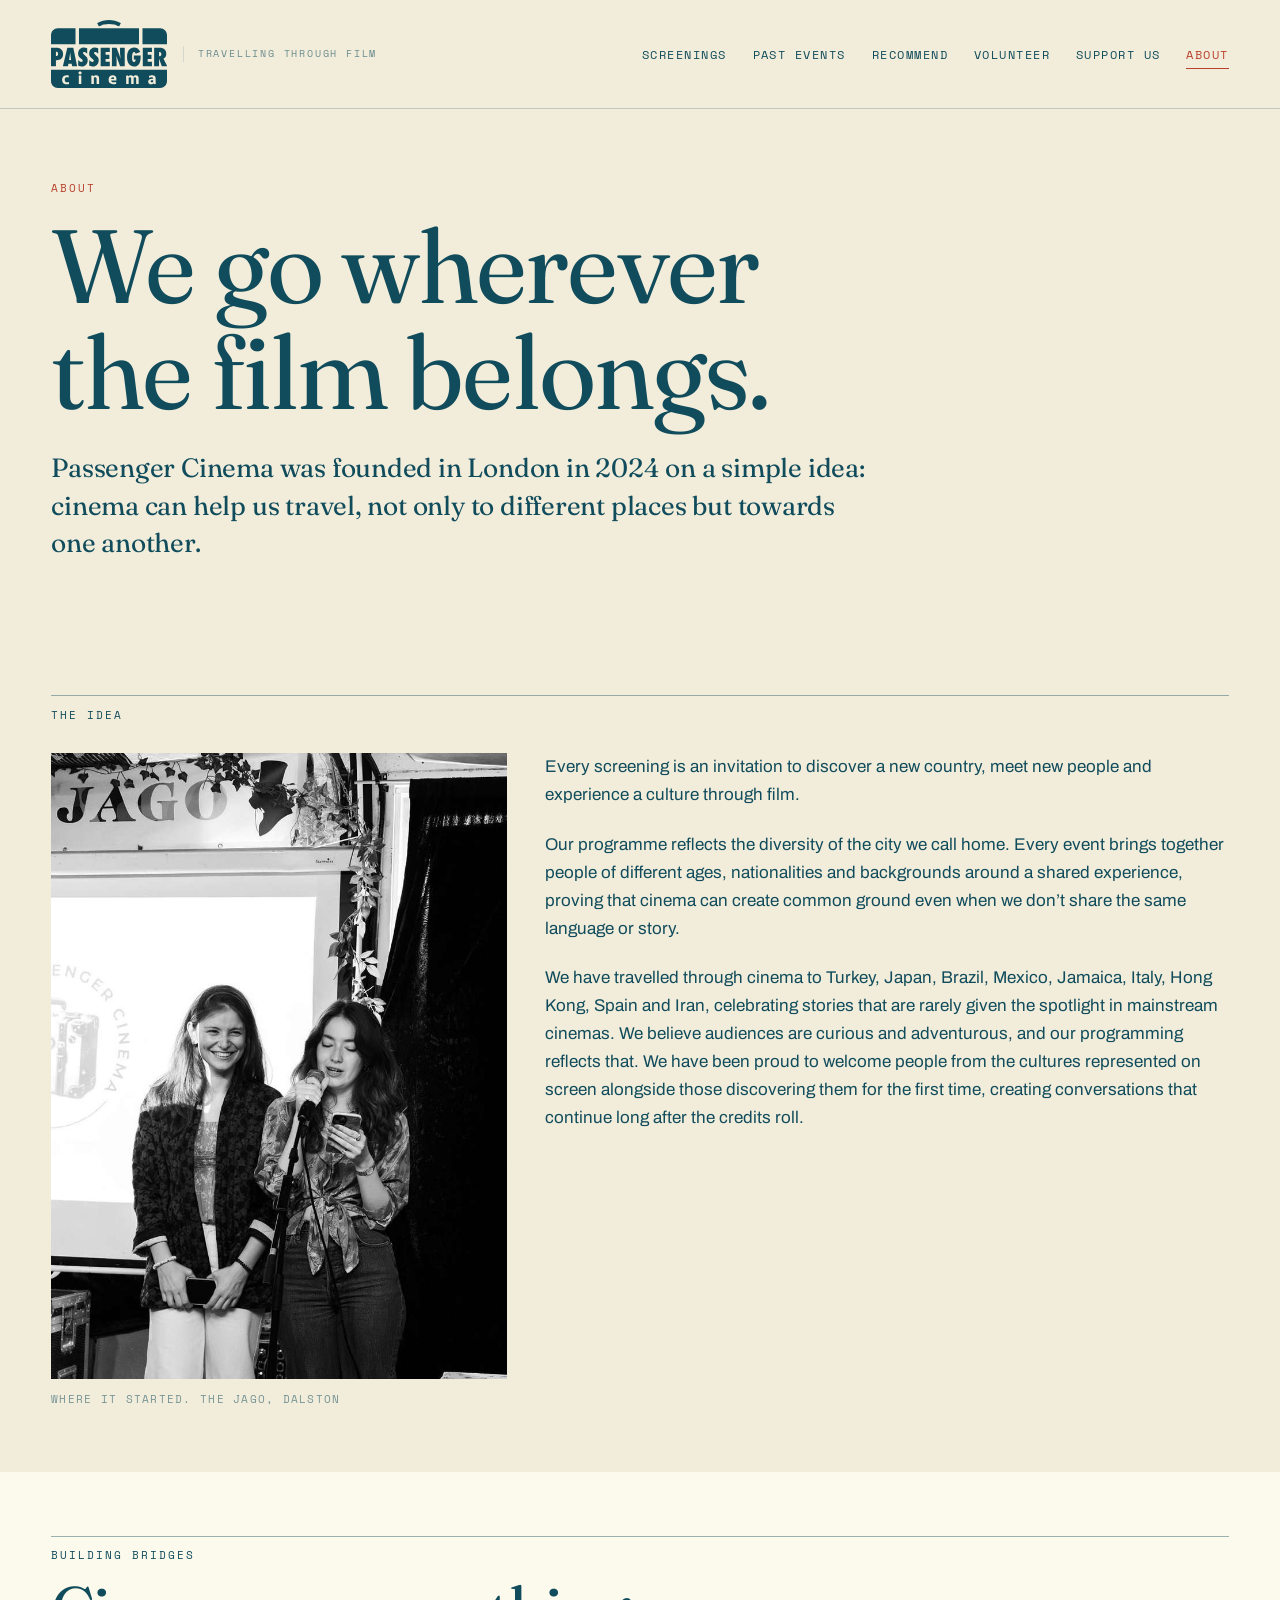
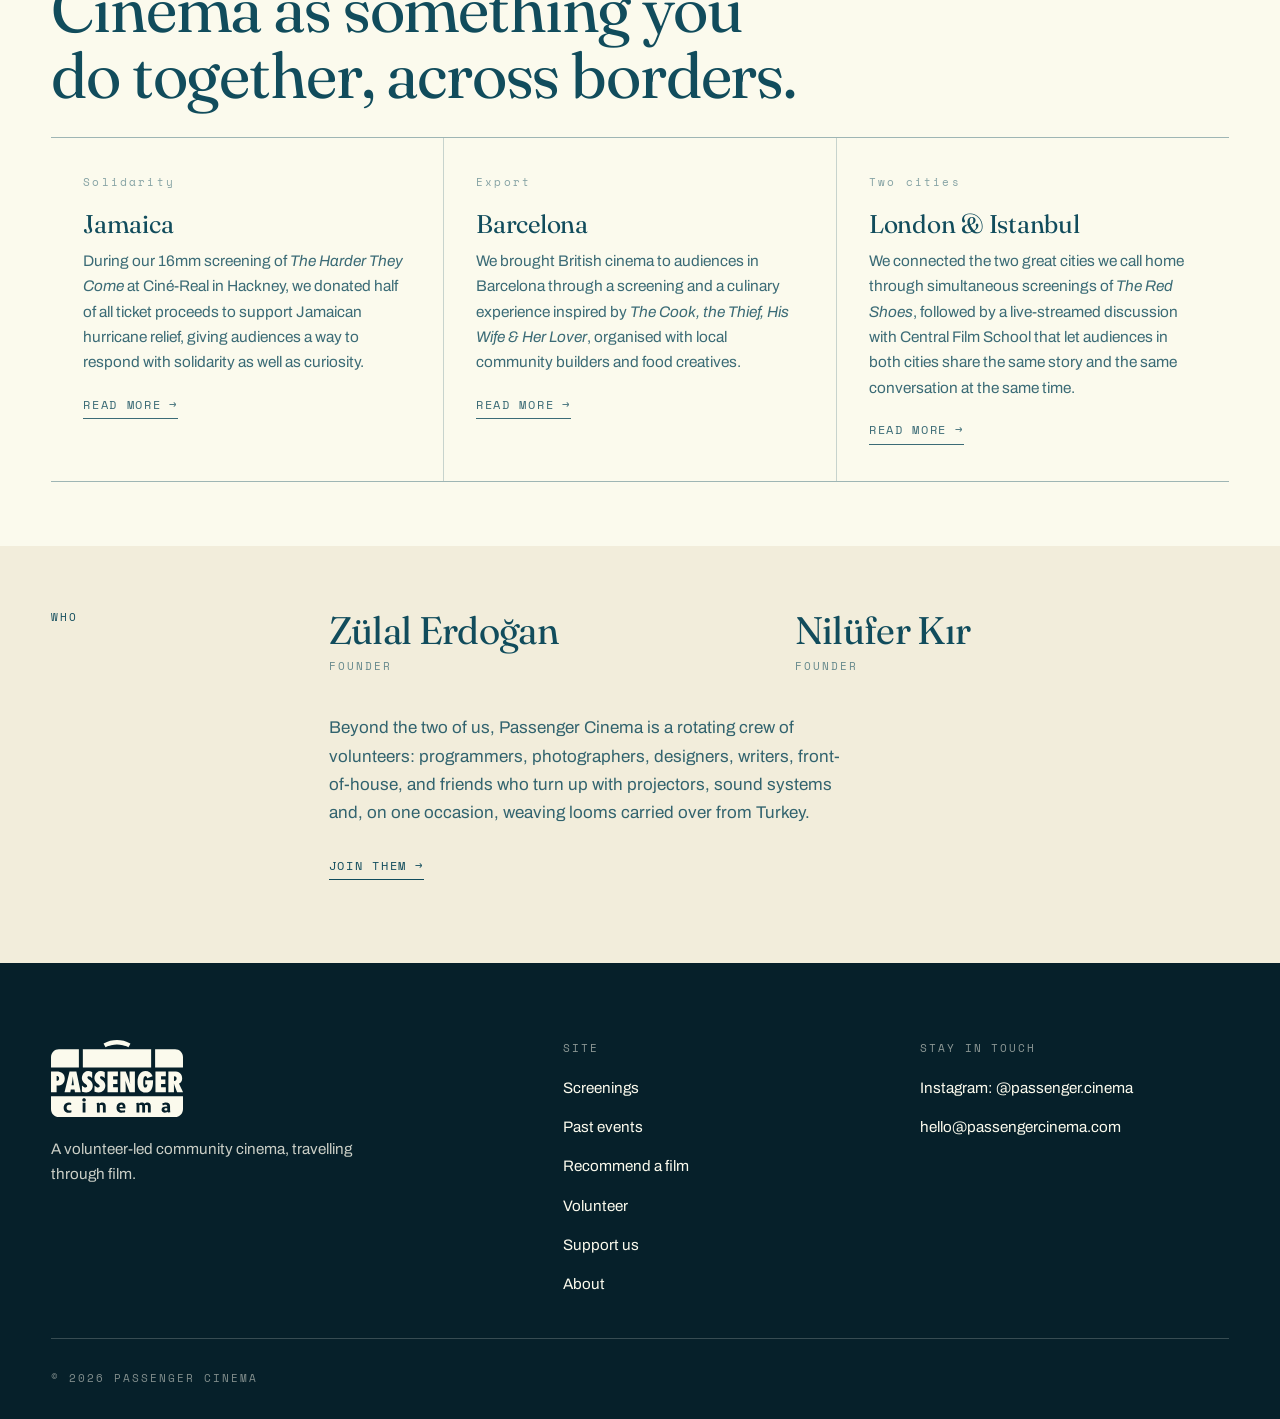
==== about.html @ 1453a4d6 "Original stamps back, award section on About, Barcelona credits Reverted the stamps to the inked rec" ====
<!DOCTYPE html>
<html lang="en-GB">
<head>
<meta charset="utf-8">
<meta name="viewport" content="width=device-width, initial-scale=1">
<title>About | Passenger Cinema</title>
<meta name="description" content="Passenger Cinema is a volunteer-led London community cinema, travelling through film. Founded 2024 by Zülal Erdoğan and Nilüfer Kır.">
<link rel="icon" href="assets/img/brand/logo-mark.png">
<link rel="preconnect" href="https://fonts.googleapis.com">
<link rel="preconnect" href="https://fonts.gstatic.com" crossorigin>
<link href="https://fonts.googleapis.com/css2?family=Fraunces:ital,opsz,wght@0,9..144,300..700;1,9..144,300..600&family=Archivo:wght@400;500;600&family=Space+Mono:wght@400;700&display=swap" rel="stylesheet">
<link rel="stylesheet" href="assets/css/style.css">
</head>
<body>
<a class="skip" href="#main">Skip to content</a>

<header class="masthead">
  <div class="wrap masthead__in">
    <a class="brand" href="index.html" aria-label="Passenger Cinema home">
      <img src="assets/img/brand/logo-midnight.svg" alt="Passenger Cinema">
      <span class="brand__tag">Travelling through film</span>
    </a>
    <button class="navToggle" type="button" aria-expanded="false" aria-controls="nav">
      <span class="navToggle__t">Menu</span>
    </button>
    <nav class="nav" id="nav" data-open="false" aria-label="Main">
      <a href="screenings.html">Screenings</a>
      <a href="archive.html">Past events</a>
      <a href="recommend.html">Recommend</a>
      <a href="volunteer.html">Volunteer</a>
      <a href="support.html">Support us</a>
      <a href="about.html">About</a>
    </nav>
  </div>
</header>

<main id="main">

  <section class="section section--tight" style="padding-top:clamp(2.5rem,6vw,4.5rem)">
    <div class="wrap">
      <p class="label label--stamp">About</p>
      <h1 class="display d1" style="max-width:18ch;margin:1rem 0 1.5rem" data-t="about.heading">
        We go wherever the film belongs.
      </h1>
      <p class="lede" style="max-width:48ch" data-t="about.standfirst">
        Passenger Cinema was founded in London in 2024 on a simple idea: cinema can help us travel,
        not only to different places but towards one another.
      </p>
    </div>
  </section>

  <!-- ============================================================ STORY -->
  <section class="section">
    <div class="wrap">
      <div class="shead"><div class="shead__top"><p class="label">The idea</p></div></div>
      <div class="filmgrid">
        <figure class="filmgrid__fig">
          <img src="assets/img/about.jpg" alt="Zülal Erdoğan and Nilüfer Kır in front of the screen at The Jago in Dalston.">
          <figcaption class="figcap">Where it started. The Jago, Dalston</figcaption>
        </figure>
        <div class="prose" data-t-paras="about.body">
          <p>
            Every screening is an invitation to discover a new country, meet new people and experience
            a culture through film.
          </p>
        </div>
      </div>
    </div>
  </section>

  <!-- ========================================================== BRIDGES -->
  <section class="section ivory">
    <div class="wrap">
      <div class="shead">
        <div class="shead__top"><p class="label">Building bridges</p></div>
        <h2 class="display d2" style="max-width:22ch">Cinema as something you do together, across borders.</h2>
      </div>

      <div class="pillars">
        <article class="pillar">
          <span class="pillar__n">Solidarity</span>
          <h3 class="display d4">Jamaica</h3>
          <p>During our 16mm screening of <em>The Harder They Come</em> at Cin&eacute;-Real in Hackney,
             we donated half of all ticket proceeds to support Jamaican hurricane relief, giving
             audiences a way to respond with solidarity as well as curiosity.</p>
          <p style="margin-top:1rem"><a class="link" href="event.html?e=the-harder-they-come">Read more <span class="arw" aria-hidden="true">&rarr;</span></a></p>
        </article>
        <article class="pillar">
          <span class="pillar__n">Export</span>
          <h3 class="display d4">Barcelona</h3>
          <p>We brought British cinema to audiences in Barcelona through a screening and a culinary
             experience inspired by <em>The Cook, the Thief, His Wife &amp; Her Lover</em>, organised
             with local community builders and food creatives.</p>
          <p style="margin-top:1rem"><a class="link" href="event.html?e=the-cook-the-thief">Read more <span class="arw" aria-hidden="true">&rarr;</span></a></p>
        </article>
        <article class="pillar">
          <span class="pillar__n">Two cities</span>
          <h3 class="display d4">London &amp; Istanbul</h3>
          <p>We connected the two great cities we call home through simultaneous screenings of
             <em>The Red Shoes</em>, followed by a live-streamed discussion with Central Film School
             that let audiences in both cities share the same story and the same conversation at the
             same time.</p>
          <p style="margin-top:1rem"><a class="link" href="event.html?e=the-red-shoes">Read more <span class="arw" aria-hidden="true">&rarr;</span></a></p>
        </article>
      </div>
    </div>
  </section>

  <!-- ============================================================ AWARD -->
  <section class="section" data-award hidden>
    <div class="wrap">
      <div class="two-col">
        <div><p class="label label--stamp">Recognition</p></div>
        <div>
          <p class="lede" style="max-width:26ch;margin-bottom:1.25rem" data-t="award.heading">
            Emerging Community Cinema of the Year.
          </p>
          <p style="opacity:.85;max-width:52ch" data-t="award.body">
            In 2025 we won the Emerging Community Cinema Award at the Film Society of the Year
            Awards, run by Cinema For All and sponsored by WRS Insurance. It came in the year
            community cinema in Britain turned a hundred, which made it feel like being handed a
            place in a much longer story.
          </p>
          <p style="margin-top:1.5rem">
            <a class="link" href="https://cinemaforall.org.uk/film-society-of-the-year-awards-2025/"
               target="_blank" rel="noopener">The 2025 awards <span class="arw" aria-hidden="true">&#8599;</span></a>
          </p>
        </div>
      </div>
    </div>
    <div class="reel" data-award-reel role="region" aria-label="Photographs from the awards night"></div>
  </section>

  <!-- ============================================================= TEAM -->
  <section class="section">
    <div class="wrap">
      <div class="two-col">
        <div><p class="label">Who</p></div>
        <div>
          <div class="grid2" style="gap:2rem" data-t-team="about.team">
            <div>
              <h3 class="display d3">Zülal Erdoğan</h3>
              <p class="label label--muted" style="margin-top:.5rem">Founder</p>
            </div>
            <div>
              <h3 class="display d3">Nilüfer Kır</h3>
              <p class="label label--muted" style="margin-top:.5rem">Founder</p>
            </div>
          </div>
          <p style="margin-top:2.5rem;max-width:52ch;opacity:.85" data-t="about.teamNote">
            Beyond the two of us, Passenger Cinema is a rotating crew of volunteers: programmers,
            photographers, designers, writers, front-of-house, and friends who turn up with projectors,
            sound systems and, on one occasion, weaving looms carried over from Turkey.
          </p>
          <p style="margin-top:1.5rem">
            <a class="link" href="volunteer.html">Join them <span class="arw" aria-hidden="true">&rarr;</span></a>
          </p>
        </div>
      </div>
    </div>
  </section>
</main>

<footer class="foot">
  <div class="wrap">
    <div class="foot__grid">
      <div class="foot__brand">
        <img src="assets/img/brand/logo-ivory.svg" alt="Passenger Cinema">
        <p data-t="footerTagline">A volunteer-led community cinema, travelling through film.</p>
      </div>
      <div>
        <h4>Site</h4>
        <ul>
          <li><a href="screenings.html">Screenings</a></li>
          <li><a href="archive.html">Past events</a></li>
          <li><a href="recommend.html">Recommend a film</a></li>
          <li><a href="volunteer.html">Volunteer</a></li>
          <li><a href="support.html">Support us</a></li>
          <li><a href="about.html">About</a></li>
        </ul>
      </div>
      <div>
        <h4>Stay in touch</h4>
        <ul>
          <li><a data-instagram href="#" target="_blank" rel="noopener">Instagram: @passenger.cinema</a></li>
          <li><a data-contact-email href="#">hello@passengercinema.com</a></li>
        </ul>
      </div>
    </div>
    <div class="foot__base">
      <p class="label">&copy; <span data-year>2026</span> Passenger Cinema</p>
    </div>
  </div>
</footer>

<script src="assets/js/site.js"></script>
</body>
</html>
---- assets/css/style.css ----
/* ==========================================================================
   PASSENGER CINEMA
   Brand: Midnight Green #114C5C · Ivory #FBFAED (from the official logo kit)
   ========================================================================== */

/* --------------------------------------------------------------- tokens - */
:root {
  --ink:            #06202A;
  --midnight:       #114C5C;
  --midnight-2:     #0D3C49;
  --midnight-soft:  #2A6C7D;
  --ivory:          #FBFAED;
  --paper:          #F2EDDB;
  --paper-2:        #E8E1CB;
  --stamp:          #B8402C;
  --ochre:          #D2913A;

  --rule:           color-mix(in srgb, var(--midnight) 22%, transparent);
  --rule-strong:    color-mix(in srgb, var(--midnight) 42%, transparent);
  --rule-dark:      rgba(251, 250, 237, .20);

  --display: "Fraunces", "Iowan Old Style", "Palatino Linotype", Palatino, Georgia, serif;
  --sans:    "Archivo", "Helvetica Neue", Helvetica, Arial, sans-serif;
  --mono:    "Space Mono", ui-monospace, SFMono-Regular, "SF Mono", Menlo, Consolas, monospace;

  --gut:   clamp(1.25rem, 4vw, 3.5rem);
  --maxw:  1320px;
  --readw: 62ch;

  /* height of the sticky masthead — the mobile nav drops from underneath it,
     so change it here and everything follows */
  --headerH: clamp(84px, 7.5vw, 112px);

  --ease: cubic-bezier(.22,.61,.36,1);
}

/* ---------------------------------------------------------------- reset - */
*, *::before, *::after { box-sizing: border-box; }
html { -webkit-text-size-adjust: 100%; scroll-behavior: smooth; }
@media (prefers-reduced-motion: reduce) {
  html { scroll-behavior: auto; }
  *, *::before, *::after { animation-duration: .001ms !important; transition-duration: .001ms !important; }
}
body {
  margin: 0;
  background: var(--paper);
  color: var(--midnight);
  font-family: var(--sans);
  font-size: clamp(1rem, .96rem + .2vw, 1.0625rem);
  line-height: 1.65;
  -webkit-font-smoothing: antialiased;
  text-rendering: optimizeLegibility;
}
img, svg, video { max-width: 100%; display: block; }
img { height: auto; }
a { color: inherit; }
button, input, select, textarea { font: inherit; color: inherit; }
h1, h2, h3, h4 { margin: 0; font-weight: 400; }
p { margin: 0 0 1.1em; }
ul { margin: 0; padding: 0; }
hr { border: 0; border-top: 1px solid var(--rule); margin: 0; }

::selection { background: var(--ochre); color: var(--ink); }

:focus-visible {
  outline: 2px solid var(--stamp);
  outline-offset: 3px;
  border-radius: 2px;
}

.skip {
  position: absolute; left: -9999px; top: 0; z-index: 200;
  background: var(--midnight); color: var(--ivory);
  padding: .75rem 1.25rem; font-family: var(--mono); font-size: .8rem;
}
.skip:focus { left: 0; }

.sr {
  position: absolute; width: 1px; height: 1px; padding: 0; margin: -1px;
  overflow: hidden; clip: rect(0 0 0 0); white-space: nowrap; border: 0;
}

/* ------------------------------------------------------------- primitives */
.wrap { width: 100%; max-width: var(--maxw); margin-inline: auto; padding-inline: var(--gut); }
.wrap--narrow { max-width: 880px; }

.section { padding-block: clamp(3.25rem, 5vw, 4.5rem); }
.section--tight { padding-block: clamp(2.25rem, 3.2vw, 2.75rem); }

.dark  { background: var(--midnight); color: var(--ivory); }
.dark  { --rule: var(--rule-dark); --rule-strong: rgba(251,250,237,.4); }
.deep  { background: var(--ink);     color: var(--ivory); }
.deep  { --rule: var(--rule-dark); --rule-strong: rgba(251,250,237,.4); }
.ivory { background: var(--ivory);   color: var(--midnight); }

/* labels: the small letterspaced mono used all over the site.
   These hold editable content, so they have to survive someone typing a long
   value into the CMS. Wrap rather than overflow, and never exceed the column. */
.label {
  font-family: var(--mono);
  font-size: .6875rem;
  letter-spacing: .18em;
  text-transform: uppercase;
  line-height: 1.4;
  margin: 0;
  max-width: 100%;
  overflow-wrap: anywhere;
}
.label--muted { opacity: .62; }
.label--stamp { color: var(--stamp); }
/* the stamp red goes muddy on dark grounds, so switch to ochre there */
.dark .label--stamp, .deep .label--stamp, .hero .label--stamp, .ehero .label--stamp { color: var(--ochre); }
/* over photography, muted labels lose the fight: keep them legible */
.hero .label--muted, .ehero .label--muted {
  opacity: .95; color: var(--ochre);
  text-shadow: 0 1px 12px rgba(6,32,42,.85);
}

/* display type */
.display {
  font-family: var(--display);
  font-weight: 400;
  font-variation-settings: "SOFT" 0, "WONK" 1, "opsz" 60;
  line-height: 1.02;
  letter-spacing: -.018em;
  text-wrap: balance;
}
.d1 { font-size: clamp(2.75rem, 8.5vw, 6.5rem); }
.d2 { font-size: clamp(2.1rem, 5.4vw, 4rem); }
.d3 { font-size: clamp(1.55rem, 3.2vw, 2.4rem); line-height: 1.08; }
.d4 { font-size: clamp(1.25rem, 2vw, 1.6rem);  line-height: 1.15; letter-spacing: -.01em; }

.lede {
  font-family: var(--display);
  font-size: clamp(1.2rem, 1.05rem + 1vw, 1.65rem);
  line-height: 1.42;
  font-weight: 400;
  letter-spacing: -.008em;
  max-width: 34ch;
}
.prose { max-width: var(--readw); }
.prose p { margin-bottom: 1.25em; }
.prose em { font-style: italic; }
.prose a { text-decoration: underline; text-underline-offset: .22em; text-decoration-thickness: 1px; }

.rule { border-top: 1px solid var(--rule); }
.rule-strong { border-top: 1px solid var(--rule-strong); }

/* section heading: label + rule + title */
.shead { display: grid; gap: .8rem; margin-bottom: clamp(1.5rem, 2.4vw, 1.9rem); }
.shead__top {
  display: flex; align-items: baseline; gap: 1rem;
  border-top: 1px solid var(--rule-strong); padding-top: .7rem;
}
.shead__top .label { flex: 0 0 auto; }
.shead__top .shead__note { margin-left: auto; text-align: right; }

/* ------------------------------------------------------------------ links */
.link {
  display: inline-flex; align-items: center; gap: .5rem;
  font-family: var(--mono); font-size: .75rem; letter-spacing: .14em;
  text-transform: uppercase; text-decoration: none;
  padding-bottom: .25rem;
  border-bottom: 1px solid currentColor;
  transition: gap .25s var(--ease), opacity .2s;
}
.link:hover { gap: .9rem; }
.link .arw { transition: transform .25s var(--ease); }
.link:hover .arw { transform: translateX(2px); }

.btn {
  display: inline-flex; align-items: center; justify-content: center; gap: .6rem;
  font-family: var(--mono); font-size: .78rem; letter-spacing: .14em;
  text-transform: uppercase; text-decoration: none;
  padding: 1rem 1.7rem;
  background: var(--midnight); color: var(--ivory);
  border: 1px solid var(--midnight);
  cursor: pointer;
  transition: background .22s var(--ease), color .22s var(--ease), transform .22s var(--ease);
}
.btn:hover { background: var(--stamp); border-color: var(--stamp); color: var(--ivory); transform: translateY(-1px); }
.btn--ghost { background: transparent; color: currentColor; border-color: currentColor; }
.btn--ghost:hover { background: currentColor; color: var(--paper); }
.dark .btn, .deep .btn { background: var(--ivory); color: var(--midnight); border-color: var(--ivory); }
.dark .btn:hover, .deep .btn:hover { background: var(--ochre); border-color: var(--ochre); color: var(--ink); }
.dark .btn--ghost, .deep .btn--ghost { background: transparent; color: var(--ivory); border-color: rgba(251,250,237,.45); }
.dark .btn--ghost:hover, .deep .btn--ghost:hover { background: var(--ivory); color: var(--midnight); border-color: var(--ivory); }
.btn[disabled] { opacity: .45; pointer-events: none; }

/* ----------------------------------------------------------------- stamps */
.stamp {
  display: inline-block;
  font-family: var(--mono); font-size: .625rem; letter-spacing: .2em; text-transform: uppercase;
  padding: .45rem .75rem;
  border: 1.5px solid currentColor;
  color: var(--stamp);
  transform: rotate(-2.2deg);
  opacity: .9;
}
.stamp--ochre { color: var(--ochre); }
.stamp--flat  { transform: none; }
.dark .stamp, .deep .stamp, .hero .stamp, .ehero .stamp { color: var(--ochre); }
.ticket__stub .stamp { color: var(--stamp); }

/* -------------------------------------------------------------- site head */
.masthead {
  position: sticky; top: 0; z-index: 60;
  background: color-mix(in srgb, var(--paper) 92%, transparent);
  backdrop-filter: blur(10px);
  border-bottom: 1px solid var(--rule);
}
.masthead--onDark {
  background: color-mix(in srgb, var(--ink) 82%, transparent);
  color: var(--ivory);
  border-bottom-color: var(--rule-dark);
}
.masthead__in {
  display: flex; align-items: center; gap: 1.5rem;
  min-height: var(--headerH);
  padding-block: clamp(1rem, 1.6vw, 1.6rem);
}
.brand { display: flex; align-items: center; gap: 1rem; text-decoration: none; flex: 0 0 auto; }
.brand img { width: clamp(92px, 10vw, 116px); }
.brand__tag {
  display: none;
  font-family: var(--mono); font-size: .625rem; letter-spacing: .18em; text-transform: uppercase;
  opacity: .6; padding-left: .85rem; border-left: 1px solid var(--rule);
}
@media (min-width: 900px) { .brand__tag { display: block; } }

.nav { margin-left: auto; display: flex; align-items: center; gap: clamp(.9rem, 2vw, 1.9rem); }
.nav a {
  font-family: var(--mono); font-size: .72rem; letter-spacing: .13em; text-transform: uppercase;
  text-decoration: none; padding: .35rem 0; position: relative; white-space: nowrap;
}
.nav a::after {
  content: ""; position: absolute; left: 0; right: 100%; bottom: 0;
  border-bottom: 1px solid currentColor; transition: right .28s var(--ease);
}
.nav a:hover::after, .nav a[aria-current="page"]::after { right: 0; }
.nav a[aria-current="page"] { color: var(--stamp); }
.masthead--onDark .nav a[aria-current="page"] { color: var(--ochre); }

.navToggle {
  margin-left: auto; display: inline-flex; align-items: center; gap: .5rem;
  background: none; border: 1px solid var(--rule-strong); cursor: pointer;
  padding: .5rem .8rem;
  font-family: var(--mono); font-size: .68rem; letter-spacing: .14em; text-transform: uppercase;
}
@media (min-width: 940px) { .navToggle { display: none; } }
@media (max-width: 939px) {
  .nav {
    position: fixed; inset: var(--headerH) 0 auto 0;
    background: var(--midnight); color: var(--ivory);
    flex-direction: column; align-items: flex-start; gap: 0;
    padding: 1rem var(--gut) 2rem;
    border-bottom: 1px solid var(--rule-dark);
    transform: translateY(-8px); opacity: 0; pointer-events: none;
    transition: opacity .2s var(--ease), transform .2s var(--ease);
    max-height: calc(100dvh - var(--headerH)); overflow-y: auto;
  }
  .nav[data-open="true"] { transform: none; opacity: 1; pointer-events: auto; }
  .nav a { width: 100%; padding: .95rem 0; border-bottom: 1px solid rgba(251,250,237,.14); font-size: .82rem; }
  .nav a::after { display: none; }
  .nav a[aria-current="page"] { color: var(--ochre); }
}

/* ------------------------------------------------------------------- hero */
.hero { position: relative; background: var(--ink); color: var(--ivory); overflow: hidden; }
.hero__media { position: absolute; inset: 0; }
.hero__media img { width: 100%; height: 100%; object-fit: cover; opacity: .52; filter: saturate(.85) contrast(1.03); }
.hero__media::after {
  content: ""; position: absolute; inset: 0;
  background:
    linear-gradient(180deg, rgba(6,32,42,.72) 0%, rgba(6,32,42,.35) 38%, rgba(6,32,42,.88) 100%),
    radial-gradient(120% 80% at 50% 0%, transparent 40%, rgba(6,32,42,.6) 100%);
}
.hero__in {
  position: relative;
  min-height: min(74vh, 640px);
  display: flex; flex-direction: column; justify-content: flex-end;
  padding-block: clamp(4rem, 12vh, 7rem) clamp(2rem, 5vh, 3rem);
}
.hero__kicker { display: flex; flex-wrap: wrap; align-items: center; gap: .9rem; margin-bottom: 1.4rem; }
.hero h1 { max-width: 16ch; margin-bottom: 1.5rem; }
.hero__sub { max-width: 46ch; opacity: .88; margin-bottom: 2.25rem; }
.hero__foot { display: flex; flex-wrap: wrap; gap: 1rem 2rem; align-items: center; }

/* grain */
.grain::before {
  content: ""; position: absolute; inset: 0; pointer-events: none; z-index: 1;
  opacity: .16; mix-blend-mode: overlay;
  background-image: url("data:image/svg+xml;utf8,<svg xmlns='http://www.w3.org/2000/svg' width='180' height='180'><filter id='n'><feTurbulence type='fractalNoise' baseFrequency='.85' numOctaves='3' stitchTiles='stitch'/><feColorMatrix type='saturate' values='0'/></filter><rect width='180' height='180' filter='url(%23n)' opacity='.55'/></svg>");
}

/* A portrait image beside a column of text, used for the film poster on the
   screenings page and the founders photograph on the About page. Each fills
   the white space the other would leave. */
.filmgrid { display: grid; gap: clamp(1.5rem, 3vw, 2.75rem); align-items: start; }
@media (min-width: 780px) {
  .filmgrid { grid-template-columns: minmax(0, .8fr) minmax(0, 1.2fr); }
}
.filmgrid__fig { margin: 0; }
.filmgrid__fig img { width: 100%; }
.filmgrid .prose { max-width: none; }

/* ------------------------------------------------------- boarding / ticket */
.ticket {
  position: relative;
  background: var(--ivory); color: var(--midnight);
  display: grid; grid-template-columns: 1fr;
  border: 1px solid var(--rule-strong);
}
.dark .ticket, .deep .ticket { border-color: transparent; }
@media (min-width: 860px) { .ticket { grid-template-columns: 1.35fr .85fr; } }

.ticket__main { padding: clamp(1.6rem, 3.5vw, 2.75rem); }
.ticket__stub {
  padding: clamp(1.6rem, 3.5vw, 2.75rem);
  background: var(--paper-2);
  display: flex; flex-direction: column; gap: 1.1rem; justify-content: center;
  position: relative;
}
/* perforation */
.ticket__stub::before {
  content: ""; position: absolute; inset-block: 0; left: 0; width: 1px;
  background-image: linear-gradient(var(--rule-strong) 55%, transparent 0);
  background-size: 1px 11px;
}
@media (max-width: 859px) {
  .ticket__stub::before { inset: 0 0 auto 0; width: auto; height: 1px;
    background-image: linear-gradient(90deg, var(--rule-strong) 55%, transparent 0);
    background-size: 11px 1px; }
}
.ticket__row { display: grid; gap: .2rem; }
.ticket__row dt { font-family: var(--mono); font-size: .625rem; letter-spacing: .18em; text-transform: uppercase; opacity: .6; }
.ticket__row dd { margin: 0; font-family: var(--display); font-size: 1.05rem; line-height: 1.3; overflow-wrap: anywhere; }
.ticket__meta { display: grid; grid-template-columns: repeat(auto-fit, minmax(120px, 1fr)); gap: 1.1rem; margin: 1.6rem 0 1.8rem;
  border-top: 1px solid var(--rule); border-bottom: 1px solid var(--rule); padding-block: 1.2rem; }

.runorder { list-style: none; display: grid; gap: .55rem; margin: 0 0 1.75rem; }
.runorder li { display: grid; grid-template-columns: 4.5rem 1fr; gap: 1rem; align-items: baseline;
  padding-bottom: .55rem; border-bottom: 1px dotted var(--rule-strong); }
.runorder time { font-family: var(--mono); font-size: .8rem; letter-spacing: .06em; }

/* a smaller button, for places that should not shout */
.btn--sm { padding: .62rem 1.05rem; font-size: .68rem; letter-spacing: .12em; gap: .45rem; }

/* Stay in touch: deliberately compact. It sits at the foot of the page
   and should not compete with the screening above it. */
.stayintouch__lede { font-family: var(--display); font-size: 1.35rem; line-height: 1.25; margin: 0 0 .5rem; }
.stayintouch__p { opacity: .82; font-size: .92rem; max-width: 48ch; margin: 0; }
.stayintouch__row { display: flex; flex-wrap: wrap; gap: .6rem; margin: 1.1rem 0 0; }
.stayintouch .field input { padding: .62rem .85rem; }

/* email signup: field and button on one line where there is room */
.signup { display: grid; gap: .75rem; }
@media (min-width: 520px) { .signup { grid-template-columns: 1fr auto; align-items: start; } }
.signup .btn { white-space: nowrap; }

/* A single row of photographs you drag or swipe sideways. Full bleed on
   purpose, so it is obvious there is more past the edge. */
.reel {
  display: flex; gap: .75rem;
  overflow-x: auto; overscroll-behavior-x: contain;
  scroll-snap-type: x proximity;
  -webkit-overflow-scrolling: touch;
  padding: clamp(1.5rem,3vw,2.25rem) var(--gut);
  scrollbar-width: thin;
}
.reel__item {
  margin: 0; flex: 0 0 auto; scroll-snap-align: start;
  width: clamp(220px, 34vw, 340px);
}
.reel__item img { width: 100%; aspect-ratio: 3 / 2; object-fit: cover; display: block; }
.reel__item .figcap { margin-top: .5rem; }

/* ------------------------------------------------------------- subscribe */
.subscribe {
  display: grid; gap: 1.5rem; align-items: center;
  border-block: 1px solid var(--rule);
  padding-block: clamp(1.75rem, 3vw, 2.5rem);
}
@media (min-width: 820px) {
  .subscribe { grid-template-columns: 1fr auto; gap: 2.5rem; }
}

/* --------------------------------------------------------------- pillars */
.pillars { display: grid; gap: 1px; background: var(--rule); border-block: 1px solid var(--rule); }
@media (min-width: 780px) { .pillars { grid-template-columns: repeat(3, 1fr); } }
.pillar { background: var(--paper); padding: clamp(1.5rem, 3vw, 2.25rem) clamp(1.25rem, 2.5vw, 2rem); }
.ivory .pillars .pillar { background: var(--ivory); }
.pillar__n { font-family: var(--mono); font-size: .68rem; letter-spacing: .2em; opacity: .5; display: block; margin-bottom: 1.1rem; }
.pillar h3 { margin-bottom: .6rem; }
.pillar p { margin: 0; font-size: .96rem; opacity: .82; }

/* --------------------------------------------------------------- passport -
   The stamps are SVG, drawn in site.js, so all the box styling that used to
   live here is gone. What is left positions them and sets the ink colour.
   -------------------------------------------------------------------------- */
.passport {
  display: flex; flex-wrap: wrap;
  gap: clamp(.9rem, 2vw, 1.6rem);
  padding-block: 1rem;
}

/* The wrapper exists so the hover postcard has somewhere to live: the SVG
   would otherwise clip it. */
.pstamp-wrap { position: relative; display: inline-block; }

.pstamp {
  --ink: var(--stamp);
  position: relative;
  display: inline-grid; justify-items: center; gap: .18rem;
  padding: .7rem 1rem .6rem;
  text-decoration: none;
  color: var(--ink);
  font-family: var(--mono);
  font-size: .68rem;
  letter-spacing: .18em;
  text-transform: uppercase;
  line-height: 1.3;
  border: 2px solid currentColor;
  border-radius: 4px;
  box-shadow: inset 0 0 0 1px currentColor;   /* the inner rule of the double frame */
  background-clip: padding-box;
  transition: transform .3s var(--ease), opacity .2s var(--ease);
  -webkit-mask-image: url("data:image/svg+xml;utf8,<svg xmlns='http://www.w3.org/2000/svg' width='240' height='120'><filter id='r'><feTurbulence type='fractalNoise' baseFrequency='.9' numOctaves='4' seed='7'/><feColorMatrix type='matrix' values='0 0 0 0 0  0 0 0 0 0  0 0 0 0 0  1 0 0 0 -.28'/></filter><rect width='240' height='120' fill='white'/><rect width='240' height='120' filter='url(%23r)'/></svg>");
          mask-image: url("data:image/svg+xml;utf8,<svg xmlns='http://www.w3.org/2000/svg' width='240' height='120'><filter id='r'><feTurbulence type='fractalNoise' baseFrequency='.9' numOctaves='4' seed='7'/><feColorMatrix type='matrix' values='0 0 0 0 0  0 0 0 0 0  0 0 0 0 0  1 0 0 0 -.28'/></filter><rect width='240' height='120' fill='white'/><rect width='240' height='120' filter='url(%23r)'/></svg>");
  -webkit-mask-size: 240px 120px;
          mask-size: 240px 120px;
}
.pstamp__n {
  font-weight: 700;
  max-width: 22ch;
  text-align: center;
  overflow-wrap: anywhere;
}
.pstamp em { font-style: normal; opacity: .75; }

/* every stamp sits at its own angle, like a page that has been filling up */
.pstamp-wrap:nth-child(6n+1) .pstamp { transform: rotate(-3.4deg); }
.pstamp-wrap:nth-child(6n+2) .pstamp { transform: rotate(2.1deg)  translateY(3px); }
.pstamp-wrap:nth-child(6n+3) .pstamp { transform: rotate(-1.2deg) translateY(-2px); }
.pstamp-wrap:nth-child(6n+4) .pstamp { transform: rotate(4.1deg); }
.pstamp-wrap:nth-child(6n+5) .pstamp { transform: rotate(-2.6deg) translateY(2px); }
.pstamp-wrap:nth-child(6n+6) .pstamp { transform: rotate(1.4deg)  translateY(-3px); }

/* three ink colours, cycling, so the page looks stamped over time */
.pstamp-wrap:nth-child(3n+2) .pstamp { --ink: #2E6E7E; }
.pstamp-wrap:nth-child(3n+3) .pstamp { --ink: #7A6A2F; }
.deep .pstamp                        { --ink: #E0705C; }
.deep .pstamp-wrap:nth-child(3n+2) .pstamp { --ink: #7FC3D4; }
.deep .pstamp-wrap:nth-child(3n+3) .pstamp { --ink: var(--ochre); }

.pstamp-wrap:hover .pstamp { opacity: .82; transform: rotate(0deg) scale(1.04); }

/* the one we have not been to yet: not stamped, just pencilled in */
.pstamp[data-next="true"] {
  --ink: var(--ochre);
  border-style: dashed;
  box-shadow: none;
  -webkit-mask-image: none; mask-image: none;
  opacity: .9;
}
/* ---- the postcard that appears on hover -------------------------------- */
.pcard {
  position: absolute;
  bottom: calc(100% + 6px);
  left: 50%;
  width: 168px;
  z-index: 30;
  display: grid; gap: .1rem;
  padding: 8px 8px 10px;
  background: var(--ivory);
  color: var(--midnight);
  box-shadow: 0 2px 3px rgba(6,32,42,.14), 0 18px 34px -14px rgba(6,32,42,.6);
  opacity: 0; visibility: hidden;
  transform: translateX(-50%) rotate(-2.5deg) scale(.94);
  transform-origin: bottom center;
  transition: opacity .22s var(--ease), transform .28s var(--ease), visibility .22s;
  pointer-events: none;
}
.pcard__fig { display: block; overflow: hidden; }
.pcard__fig img { width: 100%; aspect-ratio: 4 / 3; object-fit: cover; display: block; }
.pcard__t {
  font-family: var(--display); font-size: .82rem; line-height: 1.2;
  letter-spacing: 0; text-transform: none; margin-top: .45rem;
}
.pcard__n {
  font-family: var(--mono); font-size: .56rem; letter-spacing: .14em;
  text-transform: uppercase; opacity: .55;
}
.pcard::after {
  content: ""; position: absolute; top: 100%; left: 50%; translate: -50% 0;
  border: 6px solid transparent; border-top-color: var(--ivory);
}

/* Hover only. On a touch screen tapping should just follow the link. */
@media (hover: hover) and (pointer: fine) {
  .pstamp-wrap:hover .pcard,
  .pstamp-wrap:focus-within .pcard {
    opacity: 1; visibility: visible;
    transform: translateX(-50%) rotate(-2.5deg) scale(1);
  }
}

@media (prefers-reduced-motion: reduce) {
  .pstamp-wrap:hover .pstamp { transform: none; }
  .pcard { transition: opacity .01ms, visibility .01ms; }
}
/* ------------------------------------------------------------ event cards */
.cards { display: grid; gap: clamp(1.5rem, 2.4vw, 2.1rem); }
@media (min-width: 720px)  { .cards--2 { grid-template-columns: repeat(2, 1fr); } }
@media (min-width: 720px)  { .cards--3 { grid-template-columns: repeat(2, 1fr); } }
@media (min-width: 1040px) { .cards--3 { grid-template-columns: repeat(3, 1fr); } }

/* Cards are postcards: a photographic print with a white margin, dropped on
   the page at a slight angle. The tilt alternates so a grid of them looks
   placed by hand rather than mechanically rotated. */
.card { display: flex; flex-direction: column; text-decoration: none; }

.card__fig {
  position: relative;
  background: var(--ivory);
  padding: 11px 11px 13px;
  box-shadow:
    0 1px 1px rgba(6,32,42,.10),
    0 10px 26px -12px rgba(6,32,42,.40);
  transition: transform .45s var(--ease), box-shadow .45s var(--ease);
  transform: rotate(-.7deg);
}
.card:nth-child(even) .card__fig { transform: rotate(.8deg); }
.card:nth-child(3n)   .card__fig { transform: rotate(-.35deg); }

.card:hover .card__fig,
.card:focus-visible .card__fig {
  transform: rotate(0deg) translateY(-4px);
  box-shadow:
    0 2px 2px rgba(6,32,42,.10),
    0 20px 40px -14px rgba(6,32,42,.45);
}

.card__fig img,
.card__fig .poster {
  display: block; width: 100%; aspect-ratio: 4 / 3;
  object-fit: cover;
  background: var(--midnight-2);
}

/* the index number sits on the white margin, like a pencilled note */
.card__no {
  position: absolute; right: 14px; bottom: 16px; z-index: 2;
  font-family: var(--mono); font-size: .62rem; letter-spacing: .16em;
  color: var(--midnight); opacity: .45;
}

.card__body { padding-top: 1.15rem; display: grid; gap: .45rem; }
.card__meta { display: flex; flex-wrap: wrap; gap: .5rem 1rem; }
.card h3 { font-family: var(--display); font-size: clamp(1.2rem, 1.6vw, 1.5rem); line-height: 1.12; letter-spacing: -.012em; }
.card__dir { font-size: .9rem; opacity: .7; margin: 0; }
.card__beyond { font-size: .88rem; opacity: .78; margin: .35rem 0 0; padding-top: .55rem; border-top: 1px solid var(--rule); }

/* placeholder poster when an event has no photos yet */
.poster {
  display: grid; place-content: center; gap: .6rem; text-align: center;
  padding: 1.5rem;
  background:
    repeating-linear-gradient(135deg, rgba(251,250,237,.045) 0 2px, transparent 2px 9px),
    linear-gradient(155deg, var(--midnight) 0%, var(--ink) 100%);
  color: var(--ivory);
}
.poster__t { font-family: var(--display); font-size: 1.15rem; line-height: 1.15; max-width: 16ch; margin-inline: auto; }
.poster__n { font-family: var(--mono); font-size: .62rem; letter-spacing: .2em; opacity: .55; text-transform: uppercase; }

/* ---------------------------------------------------------- archive index */
.filters { display: flex; flex-wrap: wrap; gap: .45rem; margin-bottom: clamp(1.75rem, 4vw, 2.5rem); }
.filters button {
  background: transparent; border: 1px solid var(--rule-strong); cursor: pointer;
  padding: .5rem .8rem;
  display: inline-flex; align-items: center; gap: .5rem;
  font-family: var(--mono); font-size: .68rem; letter-spacing: .13em; text-transform: uppercase;
  transition: background .18s var(--ease), color .18s var(--ease), border-color .18s var(--ease);
}
.filters button:hover { border-color: var(--midnight); }
.filters button[aria-pressed="true"] { background: var(--midnight); border-color: var(--midnight); color: var(--ivory); }

/* ------------------------------------------------------------ event page  */
.ehero { position: relative; background: var(--ink); color: var(--ivory); overflow: hidden; }
.ehero__media { position: absolute; inset: 0; }
.ehero__media img { width: 100%; height: 100%; object-fit: cover; opacity: .48; }
.ehero__media::after { content: ""; position: absolute; inset: 0;
  background: linear-gradient(180deg, rgba(6,32,42,.7) 0%, rgba(6,32,42,.3) 40%, rgba(6,32,42,.92) 100%); }
.ehero__in { position: relative; padding-block: clamp(3.5rem, 10vh, 6rem) clamp(2.25rem, 5vh, 3.5rem);
  min-height: min(62vh, 540px); display: flex; flex-direction: column; justify-content: flex-end; }
.ehero h1 { max-width: 18ch; margin-block: 1.1rem .9rem; }

.emeta { display: grid; grid-template-columns: repeat(auto-fit, minmax(150px, 1fr)); gap: 1.4rem;
  border-block: 1px solid var(--rule); padding-block: 1.5rem; }
.emeta div { display: grid; gap: .3rem; }
.emeta dt { font-family: var(--mono); font-size: .625rem; letter-spacing: .18em; text-transform: uppercase; opacity: .6; }
.emeta dd { margin: 0; font-family: var(--display); font-size: 1.05rem; line-height: 1.3; }


/* Contributors. A round photograph if there is one, initials if not, so a
   venue with no picture still lines up with a person who has one. */
.credits { list-style: none; display: grid; gap: .1rem; }
.credit {
  display: grid; grid-template-columns: 40px 1fr; gap: .85rem; align-items: center;
  padding: .7rem 0; border-bottom: 1px solid var(--rule);
}
.credit:first-child { border-top: 1px solid var(--rule); }
.credit__pic {
  width: 40px; height: 40px; border-radius: 50%;
  object-fit: cover; display: grid; place-items: center;
  background: var(--paper-2); color: var(--midnight);
  font-family: var(--mono); font-size: .62rem; letter-spacing: .06em;
}
.dark .credit__pic, .deep .credit__pic { background: var(--midnight-soft); color: var(--ivory); }
.credit__pic--initials { border: 1px solid var(--rule-strong); }
.credit__t { display: grid; gap: .1rem; font-size: .95rem; }
.credit__t b { font-weight: 600; }
.credit__r {
  font-family: var(--mono); font-size: .62rem; letter-spacing: .13em;
  text-transform: uppercase; opacity: .6;
}

/* ---------------------------------------------------------------- gallery */
.gallery { display: grid; gap: 10px; grid-template-columns: repeat(2, 1fr); grid-auto-flow: dense; }
@media (min-width: 760px)  { .gallery { grid-template-columns: repeat(3, 1fr); } }
@media (min-width: 1100px) { .gallery { grid-template-columns: repeat(4, 1fr); } }
.gallery button {
  padding: 0; border: 0; background: var(--midnight-2); cursor: zoom-in; overflow: hidden;
  aspect-ratio: 1; display: block;
}
.gallery img { width: 100%; height: 100%; object-fit: cover; transition: transform .6s var(--ease), opacity .3s; }
.gallery button:hover img { transform: scale(1.05); opacity: .9; }
.gallery button:nth-child(6n+1) { grid-column: span 2; aspect-ratio: 2 / 1; }

.lightbox {
  position: fixed; inset: 0; z-index: 200; display: none;
  background: rgba(6,32,42,.96);
  padding: clamp(1rem, 4vw, 3rem);
}
.lightbox[data-open="true"] { display: grid; grid-template-rows: auto 1fr auto; gap: 1rem; }
.lightbox__bar { display: flex; align-items: center; gap: 1rem; color: var(--ivory); }
.lightbox__bar .label { opacity: .7; }
.lightbox__fig { display: grid; place-items: center; min-height: 0; }
.lightbox__fig img { max-width: 100%; max-height: 100%; object-fit: contain; }
.lightbox__nav { display: flex; justify-content: center; gap: .6rem; }
.lightbox button {
  background: transparent; border: 1px solid rgba(251,250,237,.45); color: var(--ivory); cursor: pointer;
  padding: .6rem 1rem; font-family: var(--mono); font-size: .72rem; letter-spacing: .13em; text-transform: uppercase;
}
.lightbox button:hover { background: var(--ivory); color: var(--midnight); }
.lightbox__close { margin-left: auto; }

/* ------------------------------------------------------------------ forms */
.form { display: grid; gap: 1.6rem; }
.field { display: grid; gap: .5rem; }
/* The role questions are injected into a plain wrapper, so they would
   otherwise stack with no gap at all while the rest of the form breathes.
   Long answer boxes need more air than the short fields above them. */
[data-role-questions] { display: grid; gap: 2.4rem; }
.field > label { font-family: var(--mono); font-size: .7rem; letter-spacing: .14em; text-transform: uppercase; }
.field .hint { font-size: .85rem; opacity: .68; line-height: 1.5; margin: 0; }
.field .req { color: var(--stamp); }
.dark .field .req, .deep .field .req { color: var(--ochre); }

.field input, .field textarea, .field select {
  width: 100%;
  background: var(--ivory);
  border: 1px solid var(--rule-strong);
  padding: .85rem 1rem;
  font-family: var(--sans); font-size: 1rem; line-height: 1.5;
  border-radius: 0;
  transition: border-color .18s, background .18s;
}
.field textarea { min-height: 9rem; resize: vertical; }
.field select { appearance: none;
  background-image: url("data:image/svg+xml;utf8,<svg xmlns='http://www.w3.org/2000/svg' width='14' height='9'><path d='M1 1l6 6 6-6' fill='none' stroke='%23114C5C' stroke-width='1.6'/></svg>");
  background-repeat: no-repeat; background-position: right 1rem center; padding-right: 2.6rem; }
.field input:focus, .field textarea:focus, .field select:focus { border-color: var(--midnight); outline-offset: 1px; }
.field input[aria-invalid="true"], .field textarea[aria-invalid="true"] { border-color: var(--stamp); background: color-mix(in srgb, var(--stamp) 6%, var(--ivory)); }
.field .err { color: var(--stamp); font-family: var(--mono); font-size: .7rem; letter-spacing: .1em; text-transform: uppercase; }

.grid2 { display: grid; gap: 1.6rem; }
@media (min-width: 680px) { .grid2 { grid-template-columns: 1fr 1fr; } }

.hp { position: absolute; left: -9999px; opacity: 0; height: 0; overflow: hidden; }

.formNote { font-size: .85rem; opacity: .7; max-width: 52ch; }

.formMsg { display: none; padding: 1.25rem 1.4rem; border: 1px solid var(--rule-strong); font-size: .95rem; }
.formMsg[data-state="ok"]   { display: block; border-color: var(--midnight); background: color-mix(in srgb, var(--midnight) 8%, transparent); }
.formMsg[data-state="err"]  { display: block; border-color: var(--stamp);   background: color-mix(in srgb, var(--stamp) 8%, transparent); }
.formMsg[data-state="mail"] { display: block; border-color: var(--ochre);   background: color-mix(in srgb, var(--ochre) 12%, transparent); }

/* role picker */
.roles { display: grid; gap: 1px; background: var(--rule); border: 1px solid var(--rule); margin-bottom: 2rem; }
@media (min-width: 820px) { .roles { grid-template-columns: repeat(2, 1fr); } }
.role { background: var(--ivory); }
.role label { display: block; padding: 1.4rem 1.5rem; cursor: pointer; height: 100%; transition: background .18s; }
.role label:hover { background: var(--paper); }
/* visually hidden but still a real, focusable, screen-reader-visible radio */
.role input {
  position: absolute; width: 1px; height: 1px; margin: -1px; padding: 0;
  overflow: hidden; clip: rect(0 0 0 0); white-space: nowrap; border: 0;
}
.role input:focus-visible + span { outline: 2px solid var(--stamp); outline-offset: 4px; }
.role__t { display: flex; align-items: baseline; gap: .7rem; margin-bottom: .5rem; }
.role__dot { width: 11px; height: 11px; border: 1.5px solid var(--midnight); border-radius: 50%; flex: 0 0 auto; transform: translateY(-1px); }
.role input:checked ~ span .role__dot { background: var(--stamp); border-color: var(--stamp); box-shadow: inset 0 0 0 2px var(--ivory); }
.role input:checked ~ span { color: var(--midnight); }
.role:has(input:checked) label { background: var(--paper); }
.role:has(input:checked) { box-shadow: inset 3px 0 0 var(--stamp); }
.role h3 { font-family: var(--display); font-size: 1.15rem; line-height: 1.15; }
.role p { margin: 0; font-size: .9rem; opacity: .75; }

/* offer list */
.offer { list-style: none; display: grid; gap: 0; }
.offer li { display: grid; grid-template-columns: 2.2rem 1fr; gap: .75rem; align-items: start;
  padding: 1rem 0; border-bottom: 1px solid var(--rule); }
.offer li:first-child { border-top: 1px solid var(--rule); }
.offer .n { font-family: var(--mono); font-size: .68rem; letter-spacing: .1em; opacity: .5; padding-top: .3rem; }

/* ----------------------------------------------------------------- footer */
.foot { background: var(--ink); color: var(--ivory); padding-block: clamp(3rem, 6vw, 5rem) 2rem; }
.foot a { text-decoration: none; }
.foot__grid { display: grid; gap: 2.5rem; padding-bottom: 2.5rem; border-bottom: 1px solid var(--rule-dark); }
@media (min-width: 860px) { .foot__grid { grid-template-columns: 1.5fr 1fr 1fr; gap: 3rem; } }
.foot__brand img { width: 132px; margin-bottom: 1.25rem; }
.foot__brand p { max-width: 34ch; opacity: .8; font-size: .95rem; }
.foot h4 { font-family: var(--mono); font-size: .68rem; letter-spacing: .18em; text-transform: uppercase; opacity: .55; margin-bottom: 1rem; }
.foot ul { list-style: none; display: grid; gap: .7rem; }
.foot ul a { font-size: .95rem; border-bottom: 1px solid transparent; padding-bottom: 1px; }
.foot ul a:hover { border-bottom-color: currentColor; }
.foot__base { display: flex; flex-wrap: wrap; gap: .75rem 2rem; padding-top: 2rem; align-items: center; }
.foot__base .label { opacity: .5; }
.foot__base .foot__awards { margin-left: auto; }

/* ------------------------------------------------------------------- misc */
.marquee-rule {
  border-block: 1px solid var(--rule);
  padding-block: .8rem;
  overflow: hidden;
}
.marquee-rule__in { display: flex; gap: 2.5rem; white-space: nowrap; font-family: var(--mono);
  font-size: .68rem; letter-spacing: .2em; text-transform: uppercase; opacity: .6; }

.two-col { display: grid; gap: clamp(1.75rem, 3vw, 2.75rem); align-items: start; }
@media (min-width: 900px) { .two-col { grid-template-columns: minmax(0,.42fr) minmax(0,1.58fr); } }
.two-col--even { grid-template-columns: 1fr; }
@media (min-width: 900px) { .two-col--even { grid-template-columns: 1fr 1fr; } }

.figcap { font-family: var(--mono); font-size: .66rem; letter-spacing: .12em; text-transform: uppercase;
  opacity: .55; margin-top: .7rem; }

.empty {
  border: 1px dashed var(--rule-strong); padding: clamp(1.75rem, 4vw, 2.75rem);
  text-align: center;
}
.empty p { margin: 0 auto; max-width: 42ch; opacity: .8; }
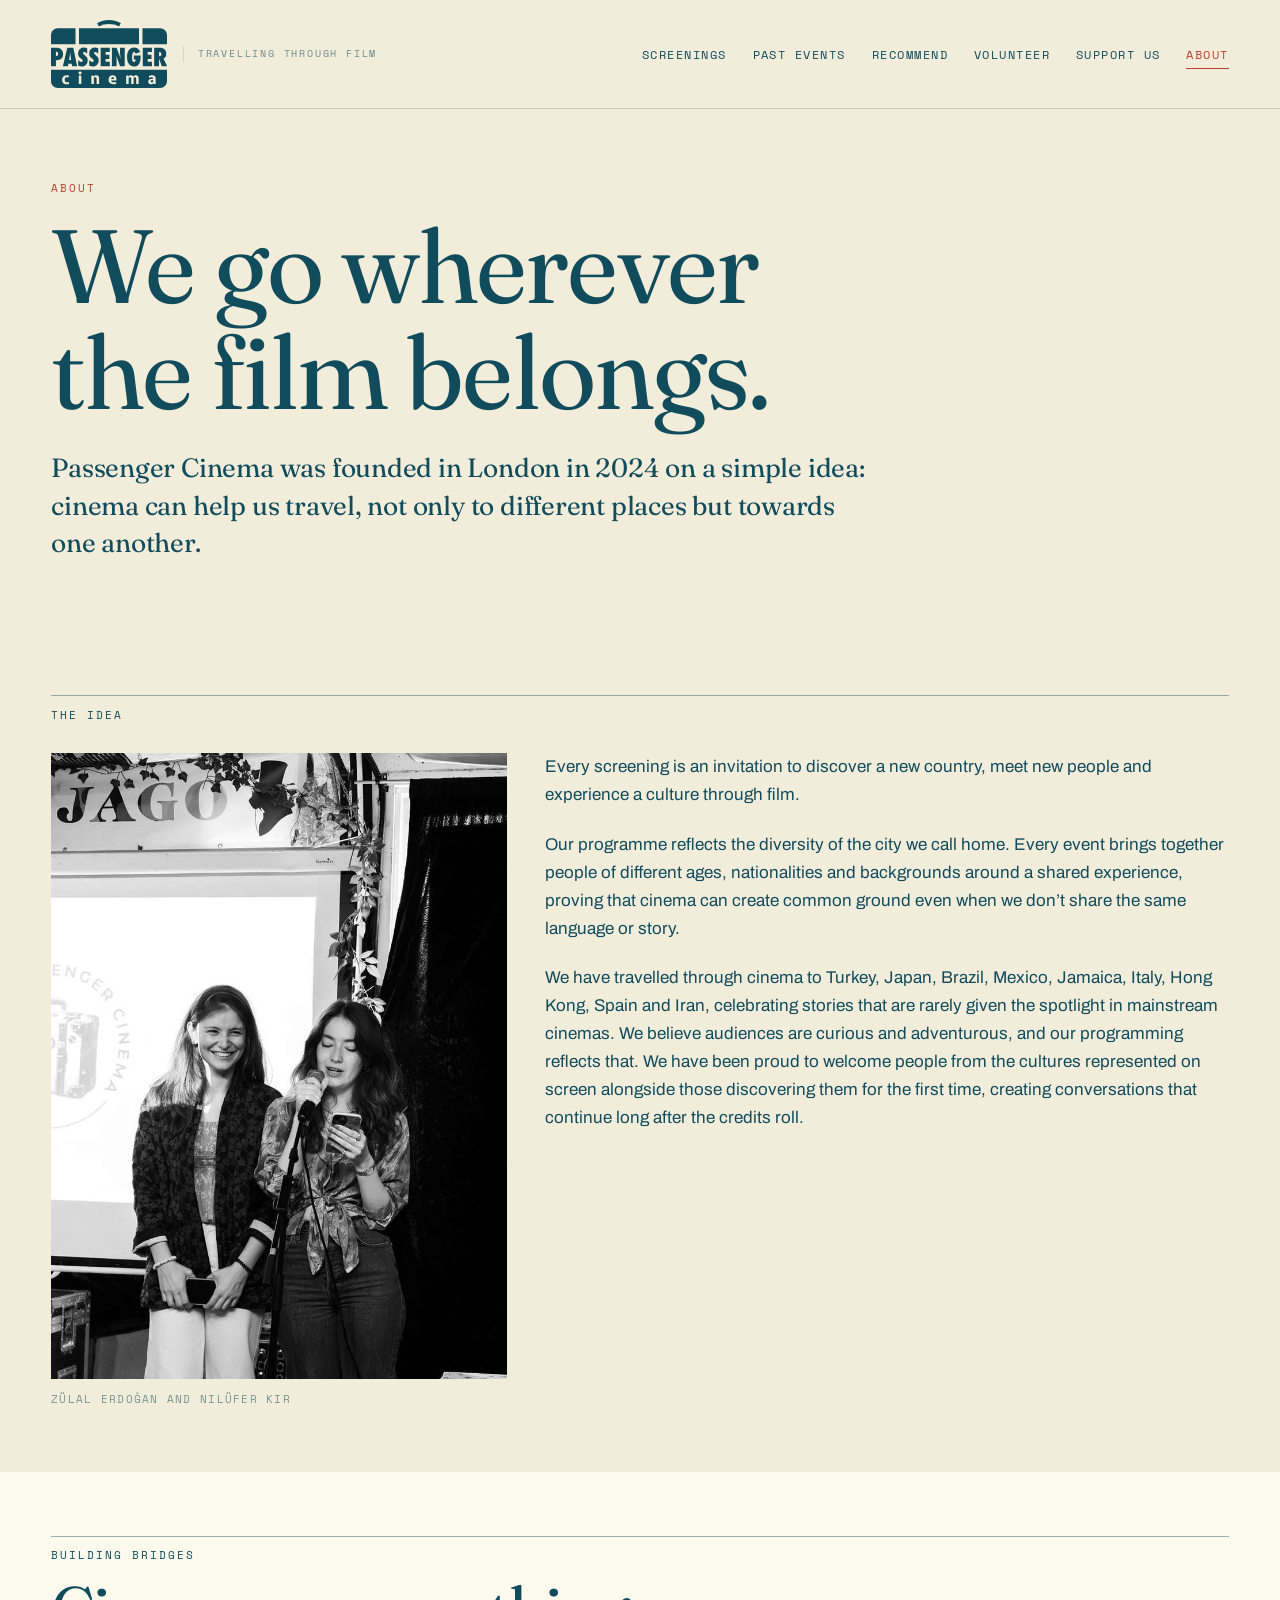
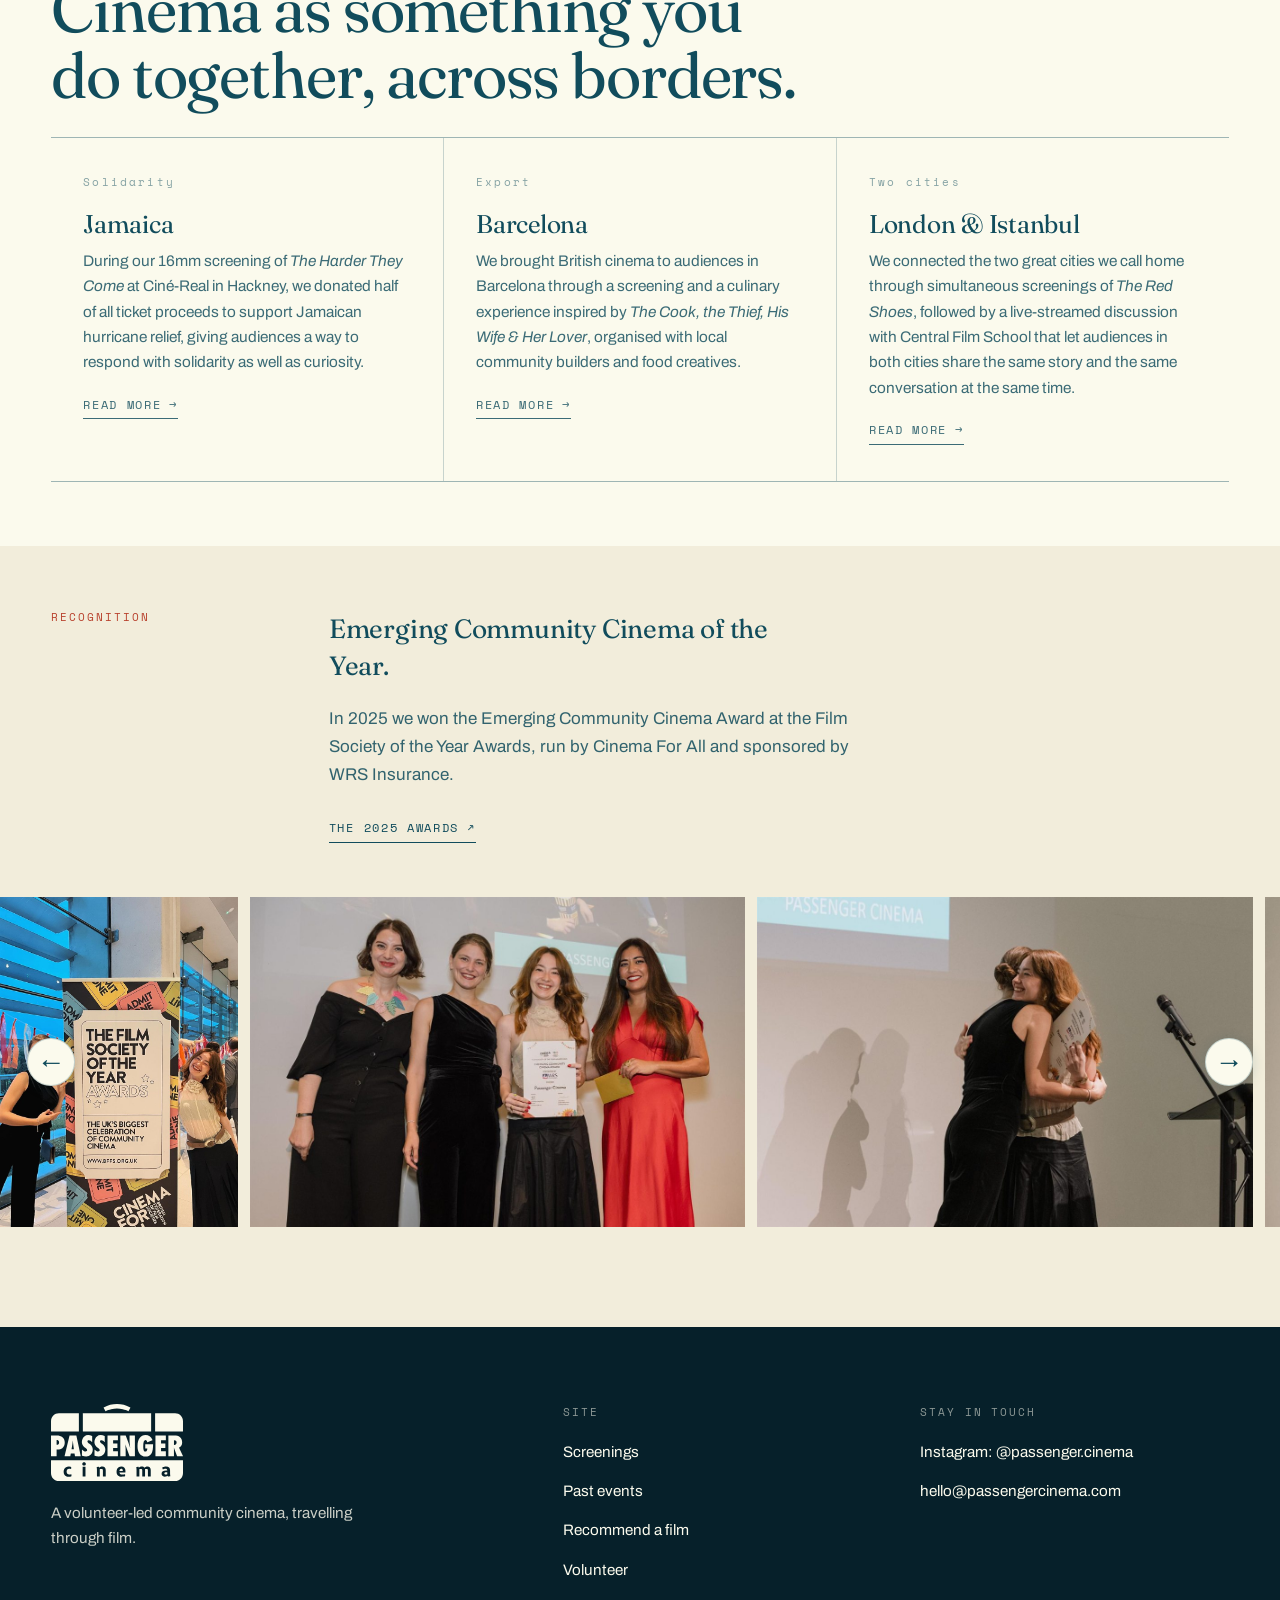
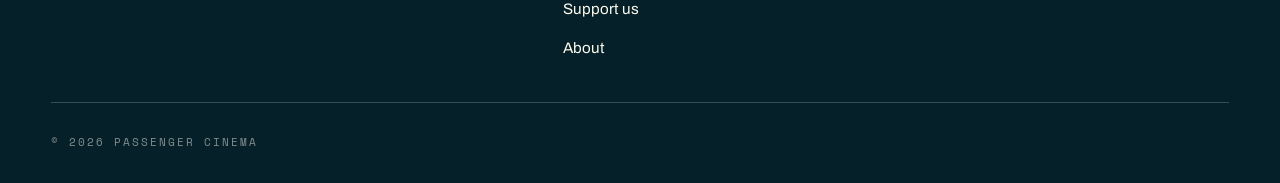
==== commit 9436c9ab: "Award reel arrows, and simplify the About page - Trim the closing sentence from the award paragraph " ====
--- a/about.html
+++ b/about.html
@@ -56,7 +56,7 @@
       <div class="filmgrid">
         <figure class="filmgrid__fig">
           <img src="assets/img/about.jpg" alt="Zülal Erdoğan and Nilüfer Kır in front of the screen at The Jago in Dalston.">
-          <figcaption class="figcap">Where it started. The Jago, Dalston</figcaption>
+          <figcaption class="figcap" data-t="about.founderCaption">Zülal Erdoğan and Nilüfer Kır</figcaption>
         </figure>
         <div class="prose" data-t-paras="about.body">
           <p>
@@ -131,34 +131,6 @@
     <div class="reel" data-award-reel role="region" aria-label="Photographs from the awards night"></div>
   </section>
 
-  <!-- ============================================================= TEAM -->
-  <section class="section">
-    <div class="wrap">
-      <div class="two-col">
-        <div><p class="label">Who</p></div>
-        <div>
-          <div class="grid2" style="gap:2rem" data-t-team="about.team">
-            <div>
-              <h3 class="display d3">Zülal Erdoğan</h3>
-              <p class="label label--muted" style="margin-top:.5rem">Founder</p>
-            </div>
-            <div>
-              <h3 class="display d3">Nilüfer Kır</h3>
-              <p class="label label--muted" style="margin-top:.5rem">Founder</p>
-            </div>
-          </div>
-          <p style="margin-top:2.5rem;max-width:52ch;opacity:.85" data-t="about.teamNote">
-            Beyond the two of us, Passenger Cinema is a rotating crew of volunteers: programmers,
-            photographers, designers, writers, front-of-house, and friends who turn up with projectors,
-            sound systems and, on one occasion, weaving looms carried over from Turkey.
-          </p>
-          <p style="margin-top:1.5rem">
-            <a class="link" href="volunteer.html">Join them <span class="arw" aria-hidden="true">&rarr;</span></a>
-          </p>
-        </div>
-      </div>
-    </div>
-  </section>
 </main>
 
 <footer class="foot">
--- a/assets/css/style.css
+++ b/assets/css/style.css
@@ -360,19 +360,45 @@
 
 /* A single row of photographs you drag or swipe sideways. Full bleed on
    purpose, so it is obvious there is more past the edge. */
+.reelwrap { position: relative; }
 .reel {
   display: flex; gap: .75rem;
   overflow-x: auto; overscroll-behavior-x: contain;
   scroll-snap-type: x proximity;
+  scroll-behavior: smooth;
   -webkit-overflow-scrolling: touch;
   padding: clamp(1.5rem,3vw,2.25rem) var(--gut);
-  scrollbar-width: thin;
-}
+  scrollbar-width: none;                 /* moved with the arrows instead */
+}
+.reel::-webkit-scrollbar { display: none; }
+
+/* the two arrows, sitting over the ends of the strip */
+.reelbtn {
+  position: absolute; top: 50%; transform: translateY(-50%); z-index: 2;
+  width: 3rem; height: 3rem; border-radius: 50%;
+  display: grid; place-items: center;
+  border: 1px solid var(--rule);
+  background: var(--ivory); color: var(--midnight);
+  font-size: 1.15rem; line-height: 1; cursor: pointer;
+  box-shadow: 0 2px 14px rgba(17, 76, 92, .16);
+  transition: opacity .2s var(--ease), background .2s var(--ease);
+}
+.reelbtn--prev { left: max(.5rem, calc(var(--gut) - 1.5rem)); }
+.reelbtn--next { right: max(.5rem, calc(var(--gut) - 1.5rem)); }
+.reelbtn:hover { background: #fff; }
+.reelbtn:disabled { opacity: 0; pointer-events: none; }
+.reelbtn[hidden] { display: none; }
+@media (max-width: 600px) { .reelbtn { width: 2.6rem; height: 2.6rem; } }
+/* a strip of prints: each photo keeps its own shape, they share a height */
 .reel__item {
   margin: 0; flex: 0 0 auto; scroll-snap-align: start;
-  width: clamp(220px, 34vw, 340px);
-}
-.reel__item img { width: 100%; aspect-ratio: 3 / 2; object-fit: cover; display: block; }
+  max-width: 86vw;
+}
+.reel__item img {
+  height: clamp(210px, 30vw, 330px);
+  width: auto; max-width: 100%;
+  object-fit: cover; display: block;
+}
 .reel__item .figcap { margin-top: .5rem; }
 
 /* ------------------------------------------------------------- subscribe */
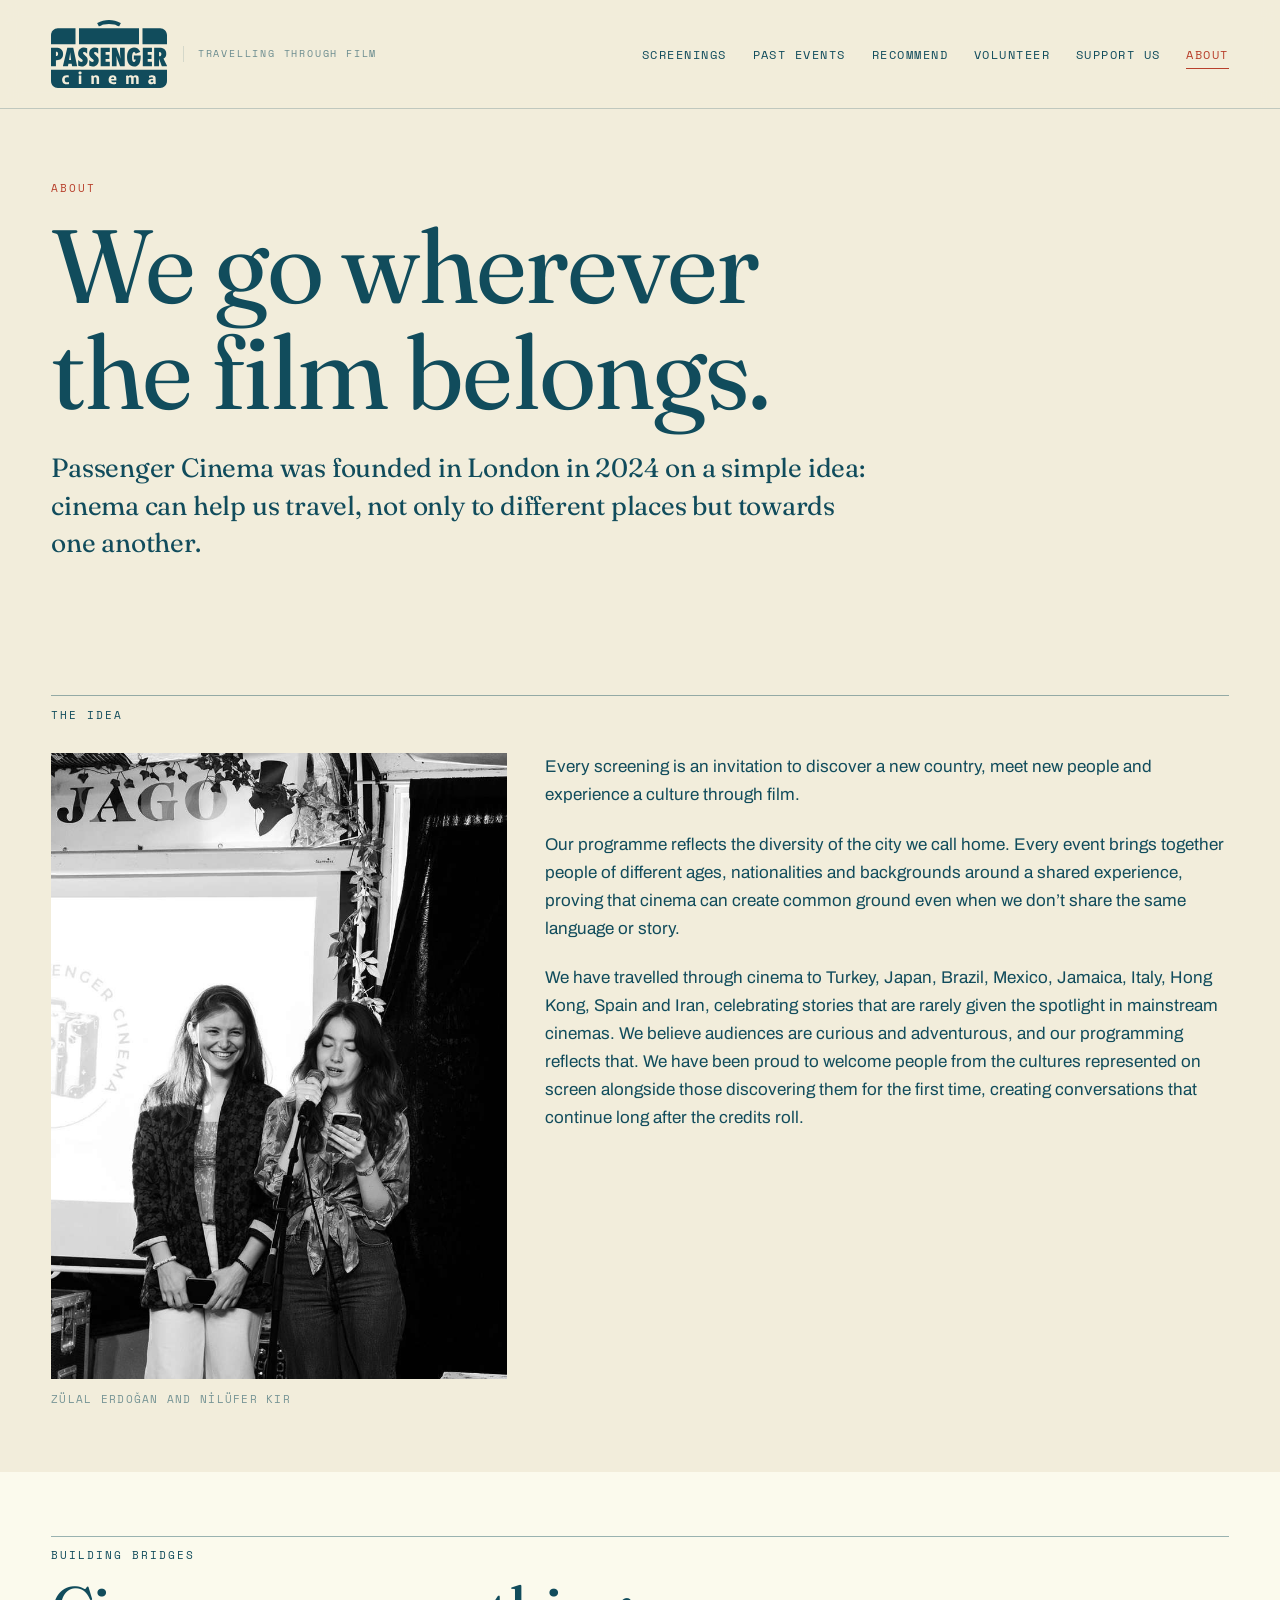
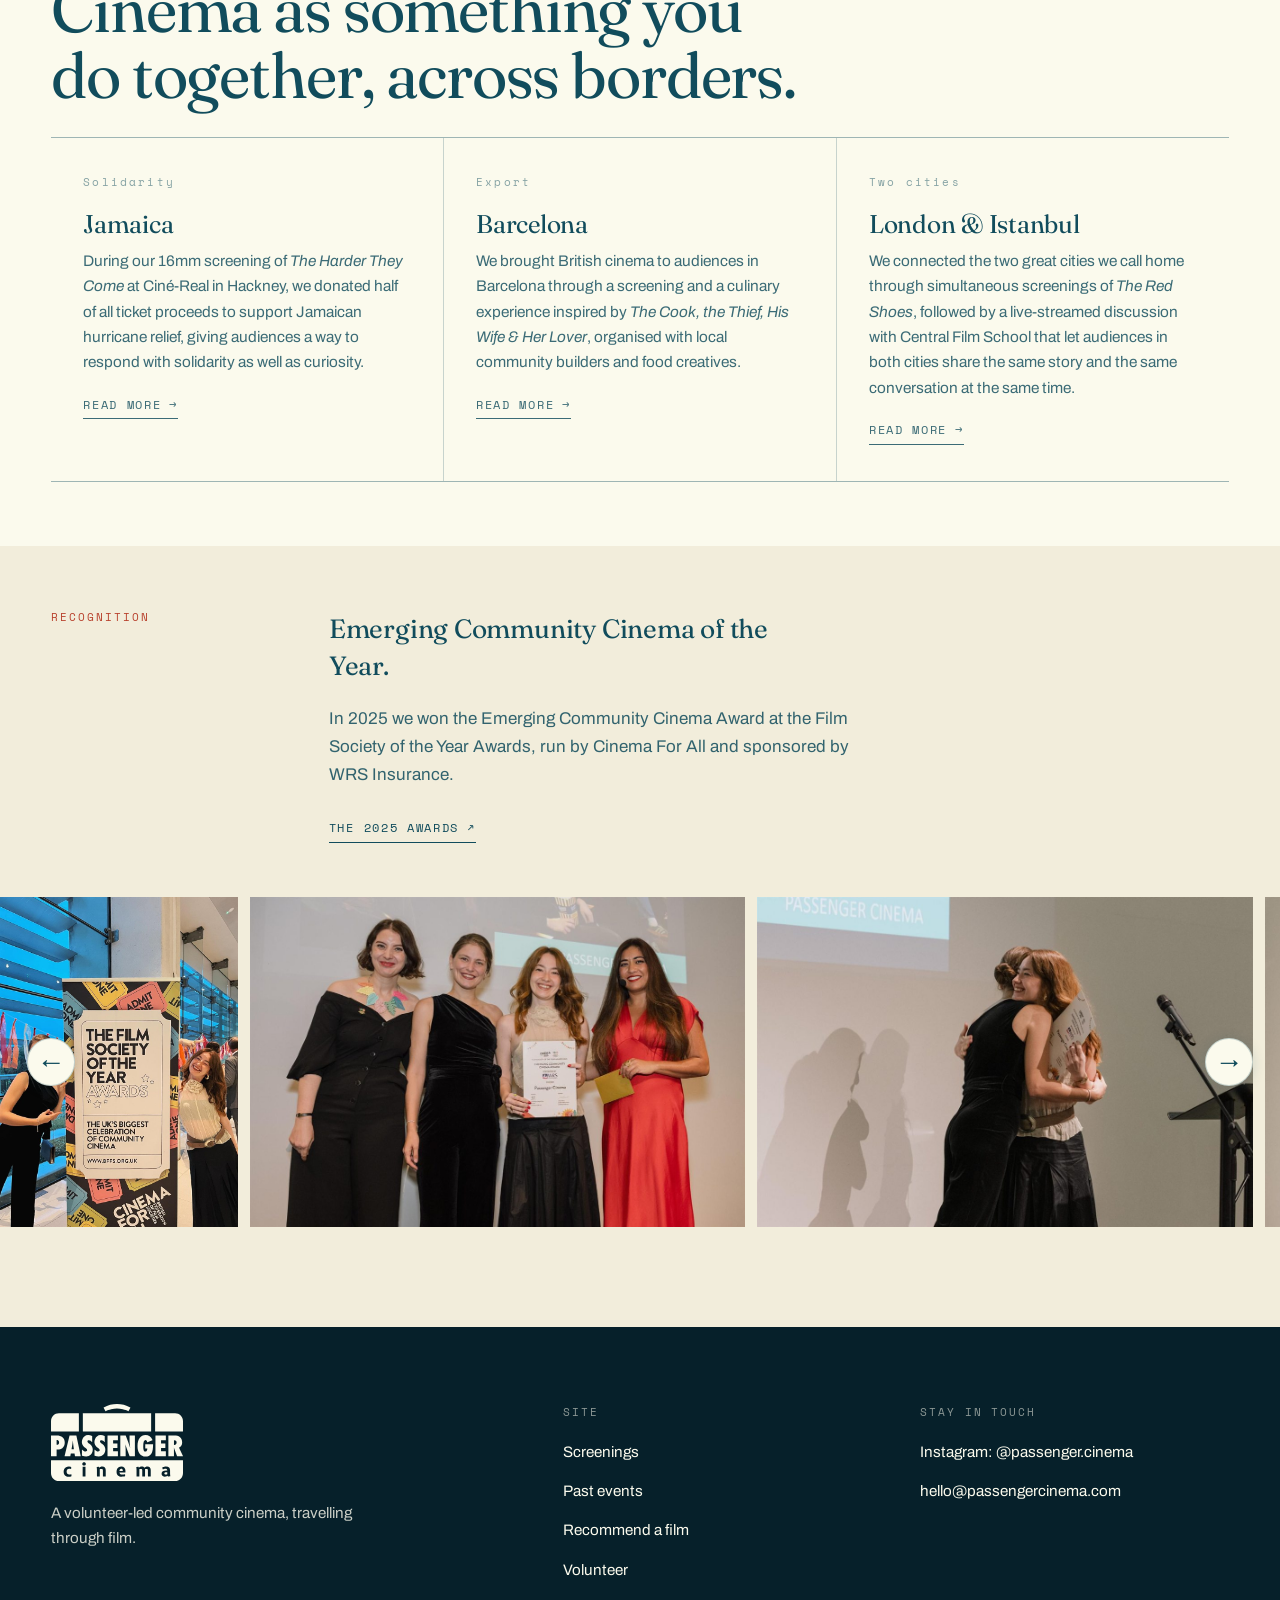
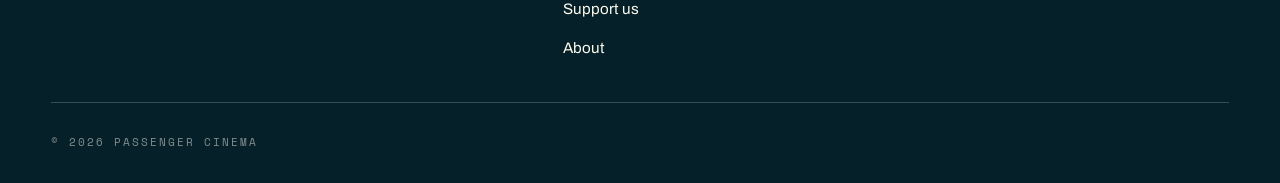
==== commit 5702a41f: "Write the founders caption in capitals so Nilufer keeps its dotted I CSS text-transform uppercases i" ====
--- a/about.html
+++ b/about.html
@@ -56,7 +56,7 @@
       <div class="filmgrid">
         <figure class="filmgrid__fig">
           <img src="assets/img/about.jpg" alt="Zülal Erdoğan and Nilüfer Kır in front of the screen at The Jago in Dalston.">
-          <figcaption class="figcap" data-t="about.founderCaption">Zülal Erdoğan and Nilüfer Kır</figcaption>
+          <figcaption class="figcap figcap--asis" data-t="about.founderCaption">ZÜLAL ERDOĞAN AND NİLÜFER KIR</figcaption>
         </figure>
         <div class="prose" data-t-paras="about.body">
           <p>
--- a/assets/css/style.css
+++ b/assets/css/style.css
@@ -781,6 +781,9 @@
 
 .figcap { font-family: var(--mono); font-size: .66rem; letter-spacing: .12em; text-transform: uppercase;
   opacity: .55; margin-top: .7rem; }
+/* Turkish needs a dotted capital İ, which the CSS transform cannot give us.
+   These captions are written in capitals already and left exactly as typed. */
+.figcap--asis { text-transform: none; }
 
 .empty {
   border: 1px dashed var(--rule-strong); padding: clamp(1.75rem, 4vw, 2.75rem);
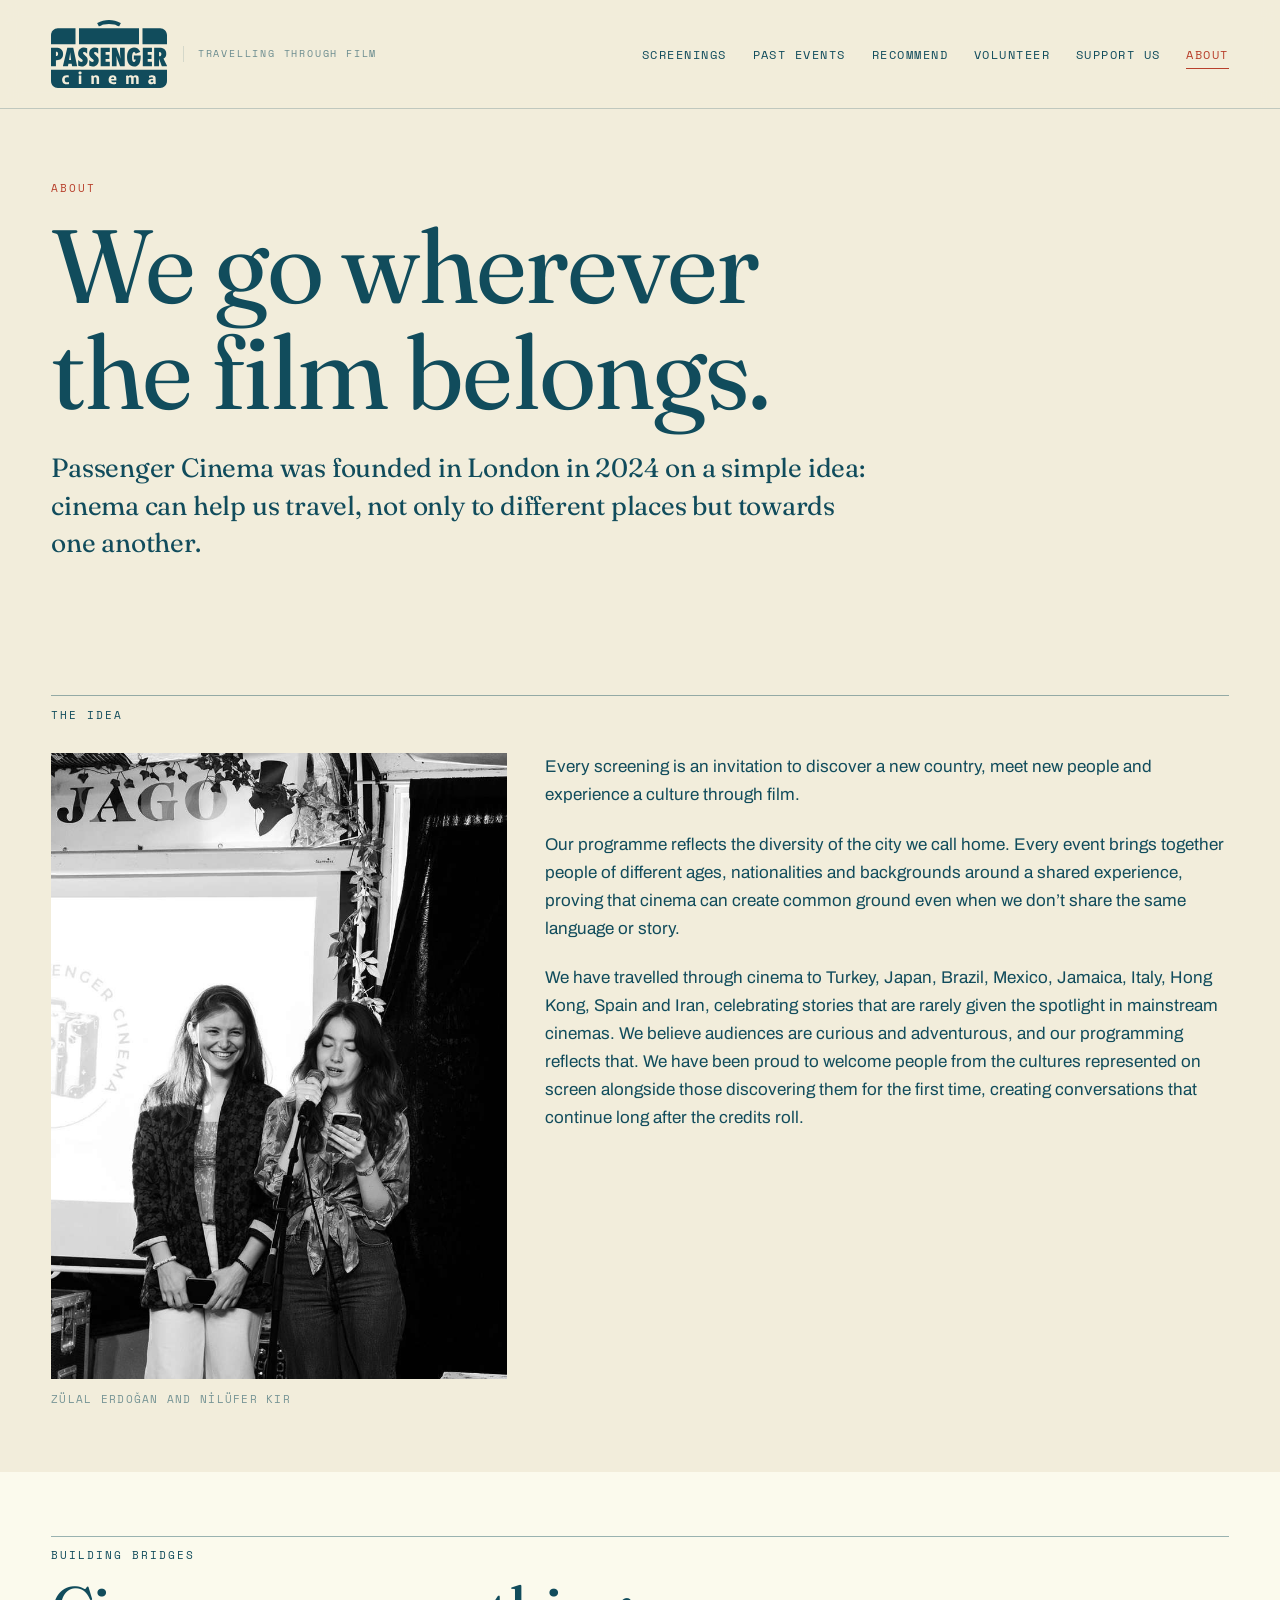
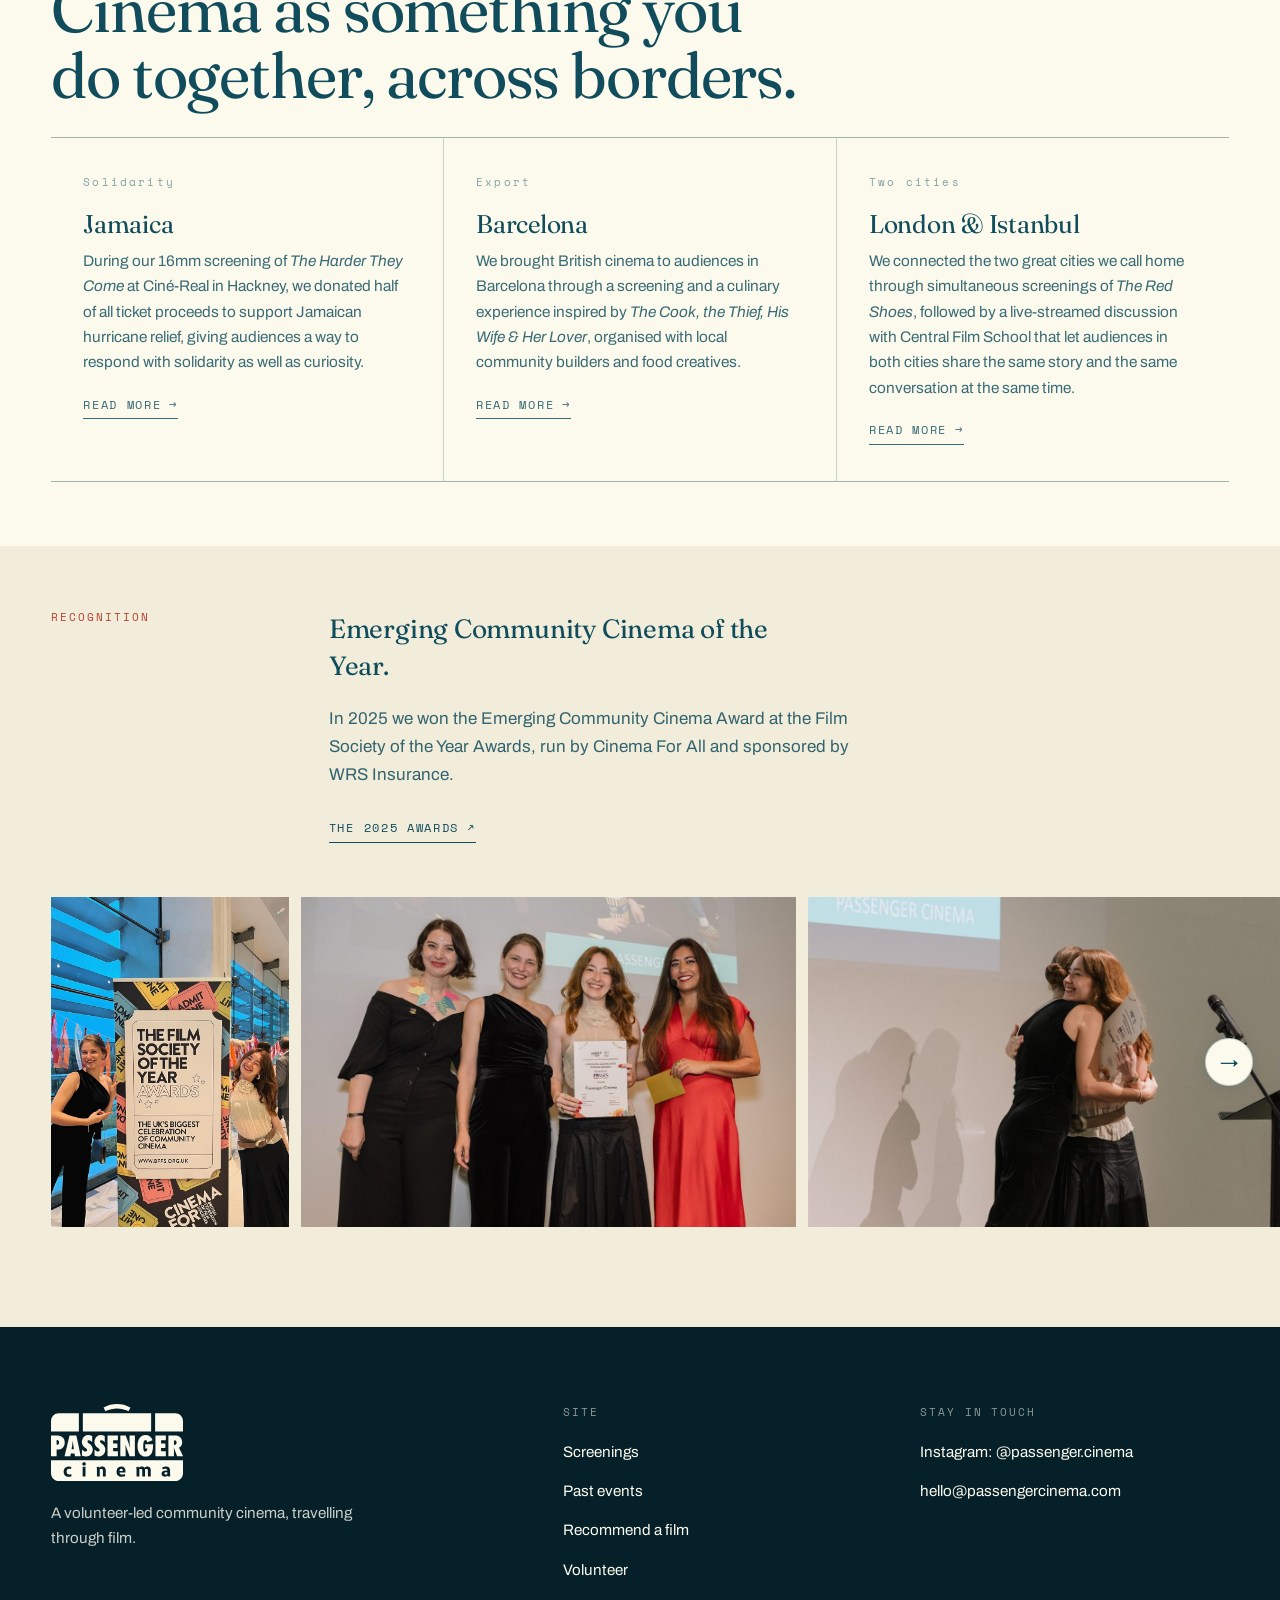
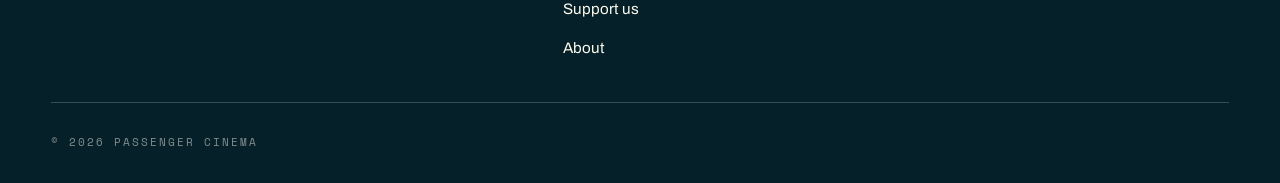
==== commit e806941f: "Stop the page flicking back to older copy on load The HTML carries fallback copy that site.js replac" ====
--- a/about.html
+++ b/about.html
@@ -10,6 +10,20 @@
 <link rel="preconnect" href="https://fonts.gstatic.com" crossorigin>
 <link href="https://fonts.googleapis.com/css2?family=Fraunces:ital,opsz,wght@0,9..144,300..700;1,9..144,300..600&family=Archivo:wght@400;500;600&family=Space+Mono:wght@400;700&display=swap" rel="stylesheet">
 <link rel="stylesheet" href="assets/css/style.css">
+<script>
+/* Fetch the content now, while the page is still parsing, rather than waiting
+   for site.js at the end of the body. Without this the browser paints the copy
+   built into this file first and swaps it a moment later, which reads as a
+   flicker back to an older version of the page. */
+window.__pcData = ["data/site.json", "data/events.json", "data/roles.json"].map(function (p) {
+  var job = fetch(p, { cache: "no-cache" }).then(function (r) {
+    if (!r.ok) throw new Error(p + " returned " + r.status);
+    return r.json();
+  });
+  job.catch(function () {});   /* site.js handles the failure; keep the console quiet */
+  return job;
+});
+</script>
 </head>
 <body>
 <a class="skip" href="#main">Skip to content</a>
@@ -62,6 +76,19 @@
           <p>
             Every screening is an invitation to discover a new country, meet new people and experience
             a culture through film.
+          </p>
+          <p>
+            Our programme reflects the diversity of the city we call home. Every event brings together
+            people of different ages, nationalities and backgrounds around a shared experience, proving
+            that cinema can create common ground even when we don&rsquo;t share the same language or story.
+          </p>
+          <p>
+            We have travelled through cinema to Turkey, Japan, Brazil, Mexico, Jamaica, Italy, Hong Kong,
+            Spain and Iran, celebrating stories that are rarely given the spotlight in mainstream cinemas.
+            We believe audiences are curious and adventurous, and our programming reflects that. We have
+            been proud to welcome people from the cultures represented on screen alongside those
+            discovering them for the first time, creating conversations that continue long after the
+            credits roll.
           </p>
         </div>
       </div>
@@ -117,9 +144,7 @@
           </p>
           <p style="opacity:.85;max-width:52ch" data-t="award.body">
             In 2025 we won the Emerging Community Cinema Award at the Film Society of the Year
-            Awards, run by Cinema For All and sponsored by WRS Insurance. It came in the year
-            community cinema in Britain turned a hundred, which made it feel like being handed a
-            place in a much longer story.
+            Awards, run by Cinema For All and sponsored by WRS Insurance.
           </p>
           <p style="margin-top:1.5rem">
             <a class="link" href="https://cinemaforall.org.uk/film-society-of-the-year-awards-2025/"
--- a/assets/css/style.css
+++ b/assets/css/style.css
@@ -365,9 +365,11 @@
   display: flex; gap: .75rem;
   overflow-x: auto; overscroll-behavior-x: contain;
   scroll-snap-type: x proximity;
-  scroll-behavior: smooth;
   -webkit-overflow-scrolling: touch;
   padding: clamp(1.5rem,3vw,2.25rem) var(--gut);
+  /* without this the first snap point sits one gutter in, so the strip never
+     quite returns to the beginning */
+  scroll-padding-inline: var(--gut);
   scrollbar-width: none;                 /* moved with the arrows instead */
 }
 .reel::-webkit-scrollbar { display: none; }
@@ -397,6 +399,10 @@
 .reel__item img {
   height: clamp(210px, 30vw, 330px);
   width: auto; max-width: 100%;
+  /* an unloaded image is auto-width, so it measures zero, the strip collapses
+     and lazy loading never fires. This keeps a box for it to arrive into and
+     is always narrower than the real photograph, so it never crops. */
+  min-width: 110px;
   object-fit: cover; display: block;
 }
 .reel__item .figcap { margin-top: .5rem; }
@@ -667,12 +673,20 @@
   position: fixed; inset: 0; z-index: 200; display: none;
   background: rgba(6,32,42,.96);
   padding: clamp(1rem, 4vw, 3rem);
-}
-.lightbox[data-open="true"] { display: grid; grid-template-rows: auto 1fr auto; gap: 1rem; }
+  overflow: hidden;
+}
+/* minmax(0, 1fr) rather than 1fr: a plain 1fr row refuses to shrink below the
+   photograph's own height, so tall pictures ran off the screen on desktop. */
+.lightbox[data-open="true"] { display: grid; grid-template-rows: auto minmax(0, 1fr) auto; gap: 1rem; }
 .lightbox__bar { display: flex; align-items: center; gap: 1rem; color: var(--ivory); }
 .lightbox__bar .label { opacity: .7; }
-.lightbox__fig { display: grid; place-items: center; min-height: 0; }
-.lightbox__fig img { max-width: 100%; max-height: 100%; object-fit: contain; }
+/* flex, not grid: a grid row here sizes itself to the photograph's own height,
+   so max-height: 100% on the image had nothing smaller to measure against */
+.lightbox__fig {
+  display: flex; align-items: center; justify-content: center;
+  min-height: 0; min-width: 0; overflow: hidden;
+}
+.lightbox__fig img { max-width: 100%; max-height: 100%; width: auto; height: auto; object-fit: contain; }
 .lightbox__nav { display: flex; justify-content: center; gap: .6rem; }
 .lightbox button {
   background: transparent; border: 1px solid rgba(251,250,237,.45); color: var(--ivory); cursor: pointer;
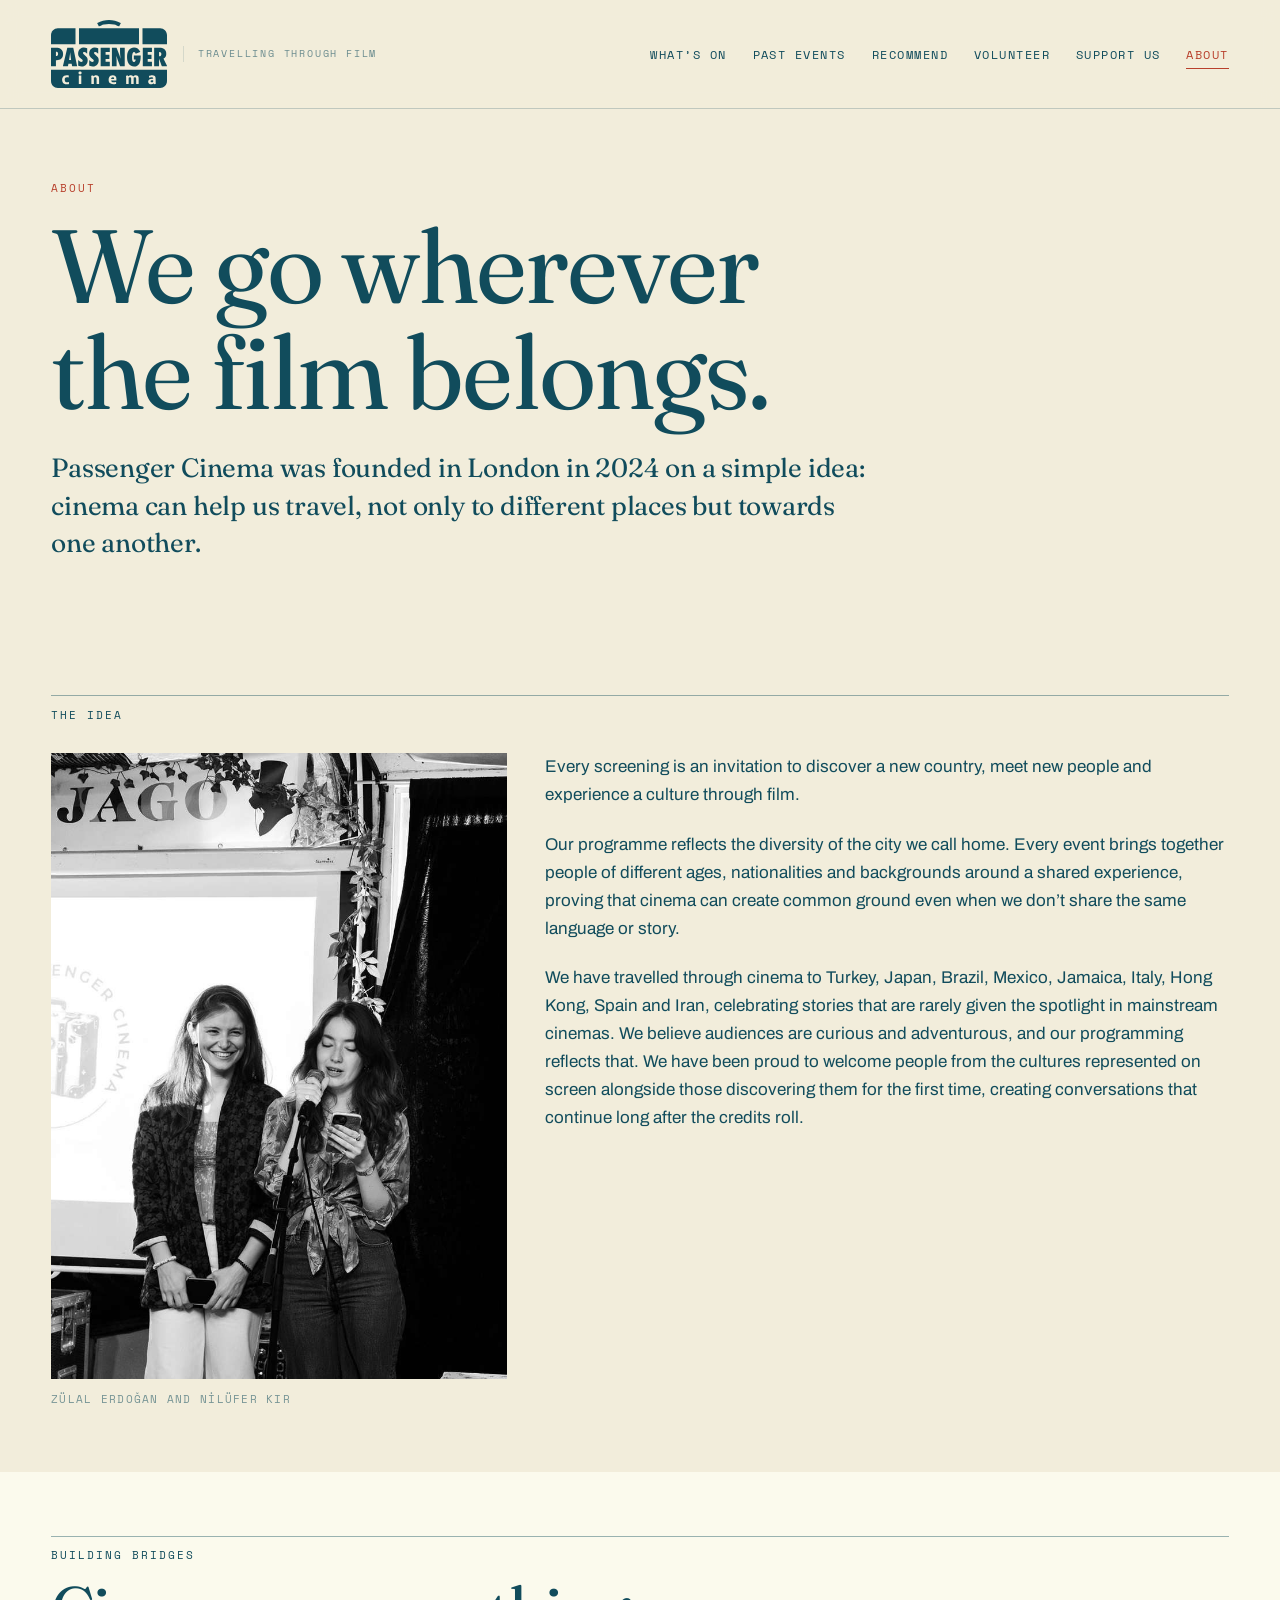
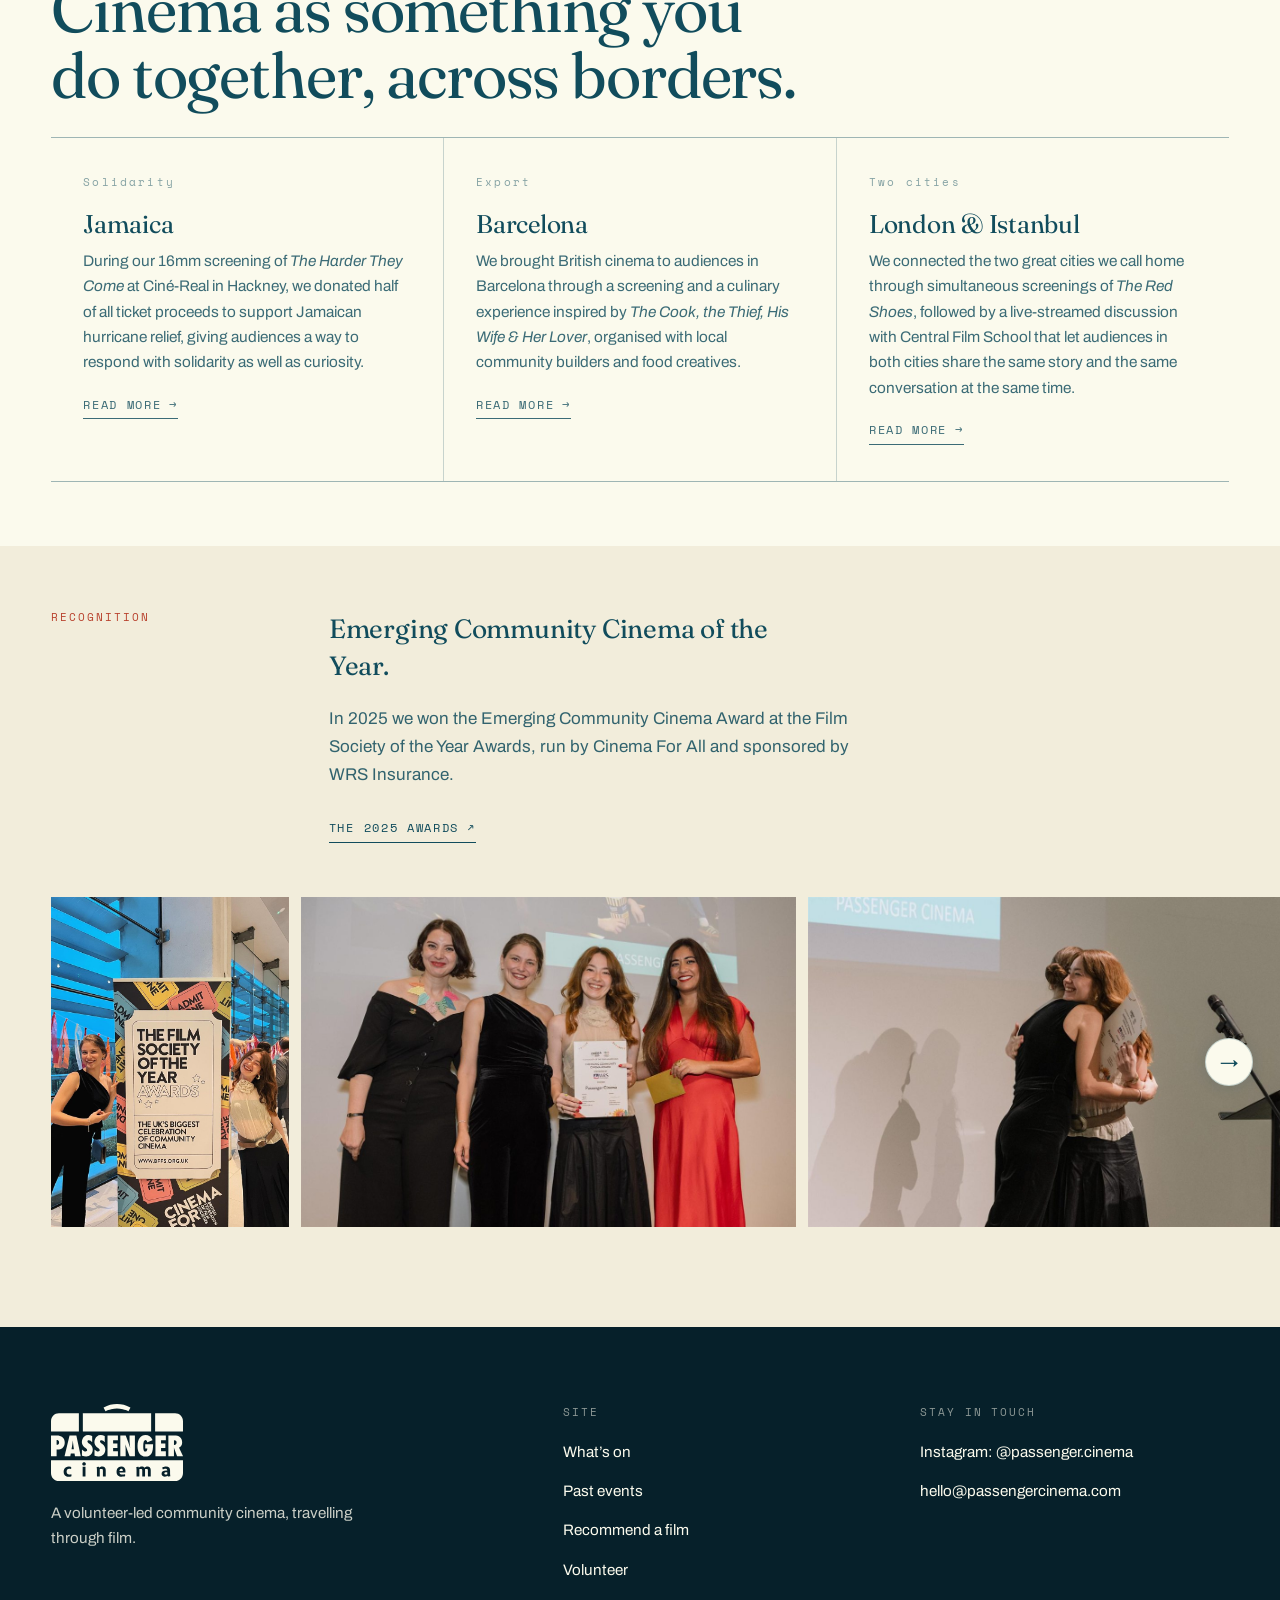
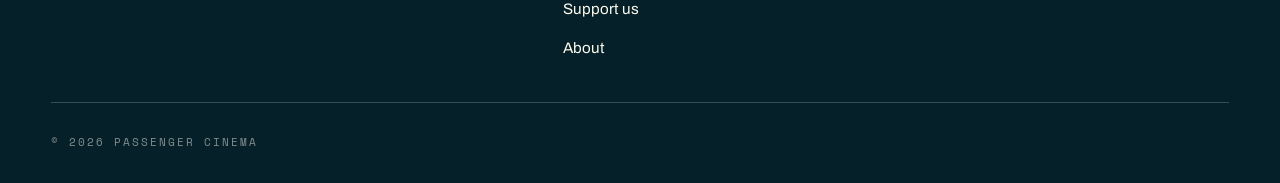
==== commit 0241d6a3: "Call the screenings page What's on everywhere The heading already said it; the navigation, the foote" ====
--- a/about.html
+++ b/about.html
@@ -38,7 +38,7 @@
       <span class="navToggle__t">Menu</span>
     </button>
     <nav class="nav" id="nav" data-open="false" aria-label="Main">
-      <a href="screenings.html">Screenings</a>
+      <a href="screenings.html">What&rsquo;s on</a>
       <a href="archive.html">Past events</a>
       <a href="recommend.html">Recommend</a>
       <a href="volunteer.html">Volunteer</a>
@@ -168,7 +168,7 @@
       <div>
         <h4>Site</h4>
         <ul>
-          <li><a href="screenings.html">Screenings</a></li>
+          <li><a href="screenings.html">What&rsquo;s on</a></li>
           <li><a href="archive.html">Past events</a></li>
           <li><a href="recommend.html">Recommend a film</a></li>
           <li><a href="volunteer.html">Volunteer</a></li>
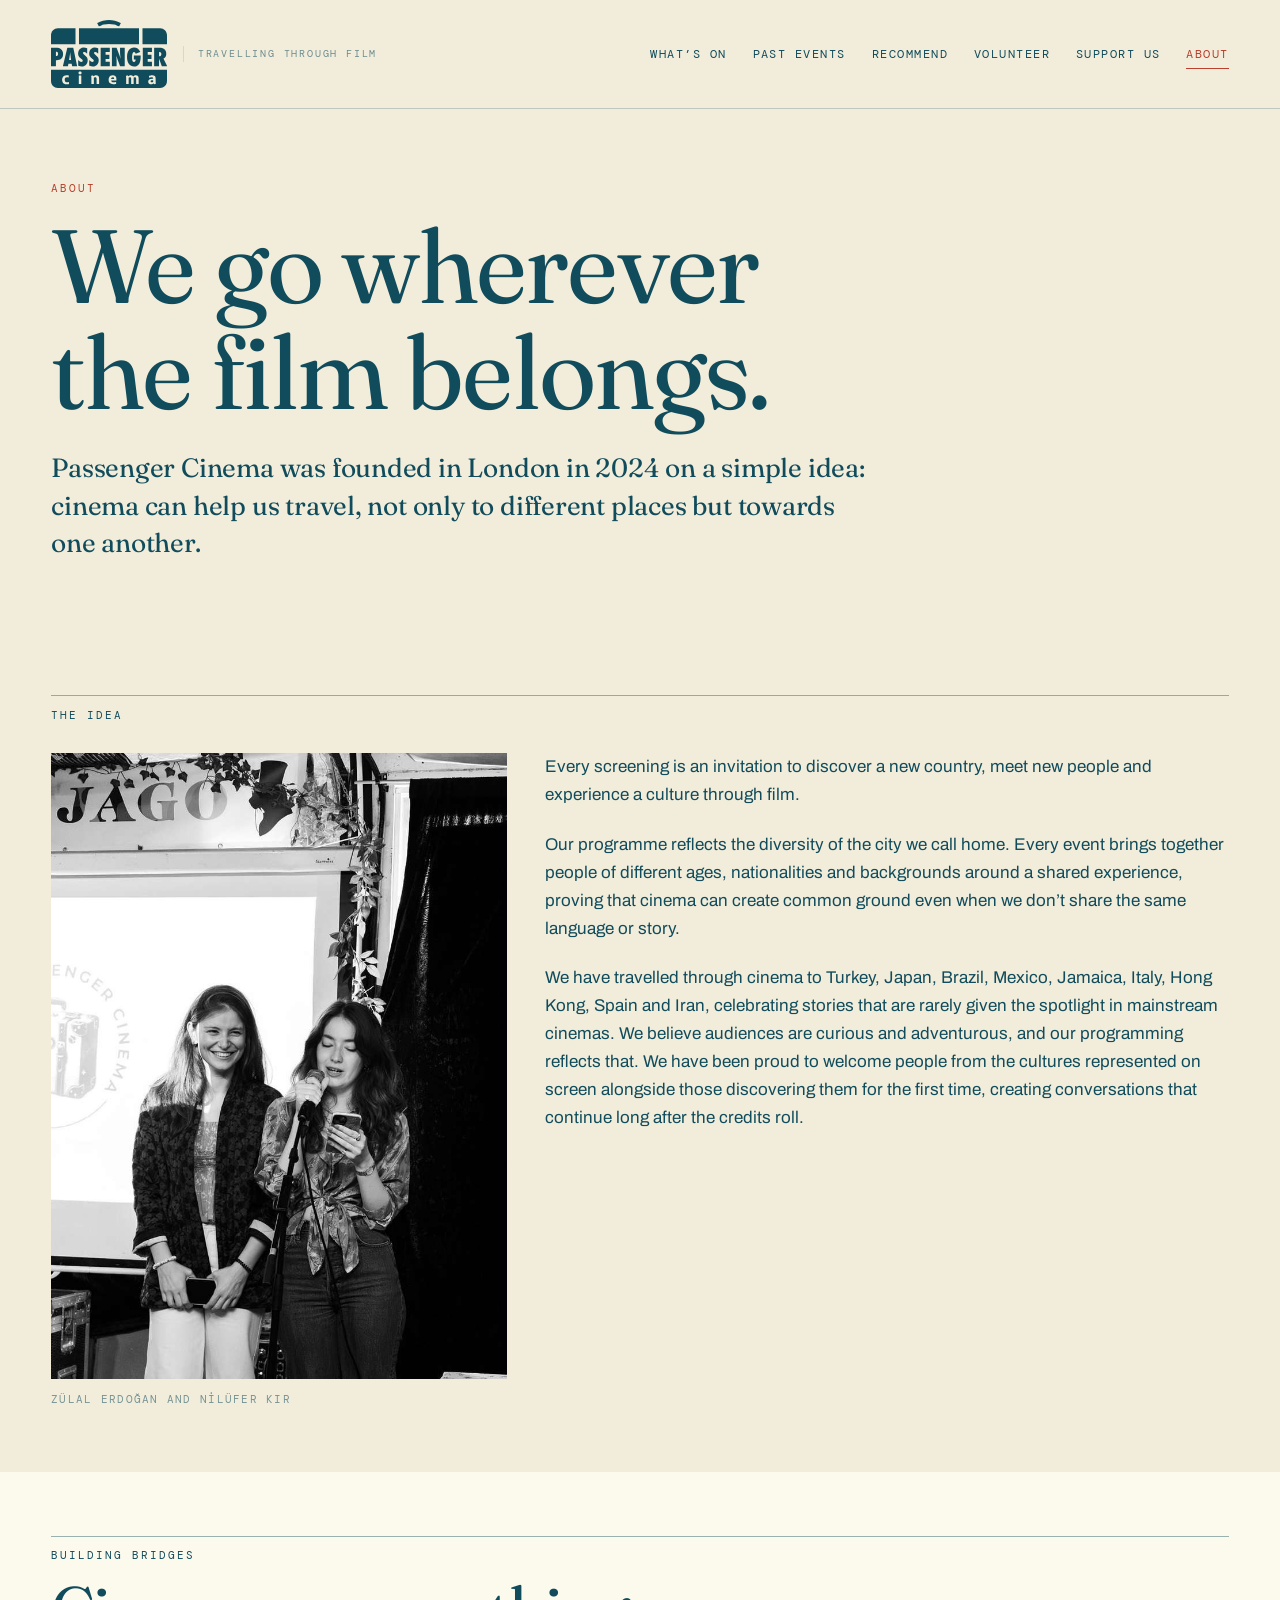
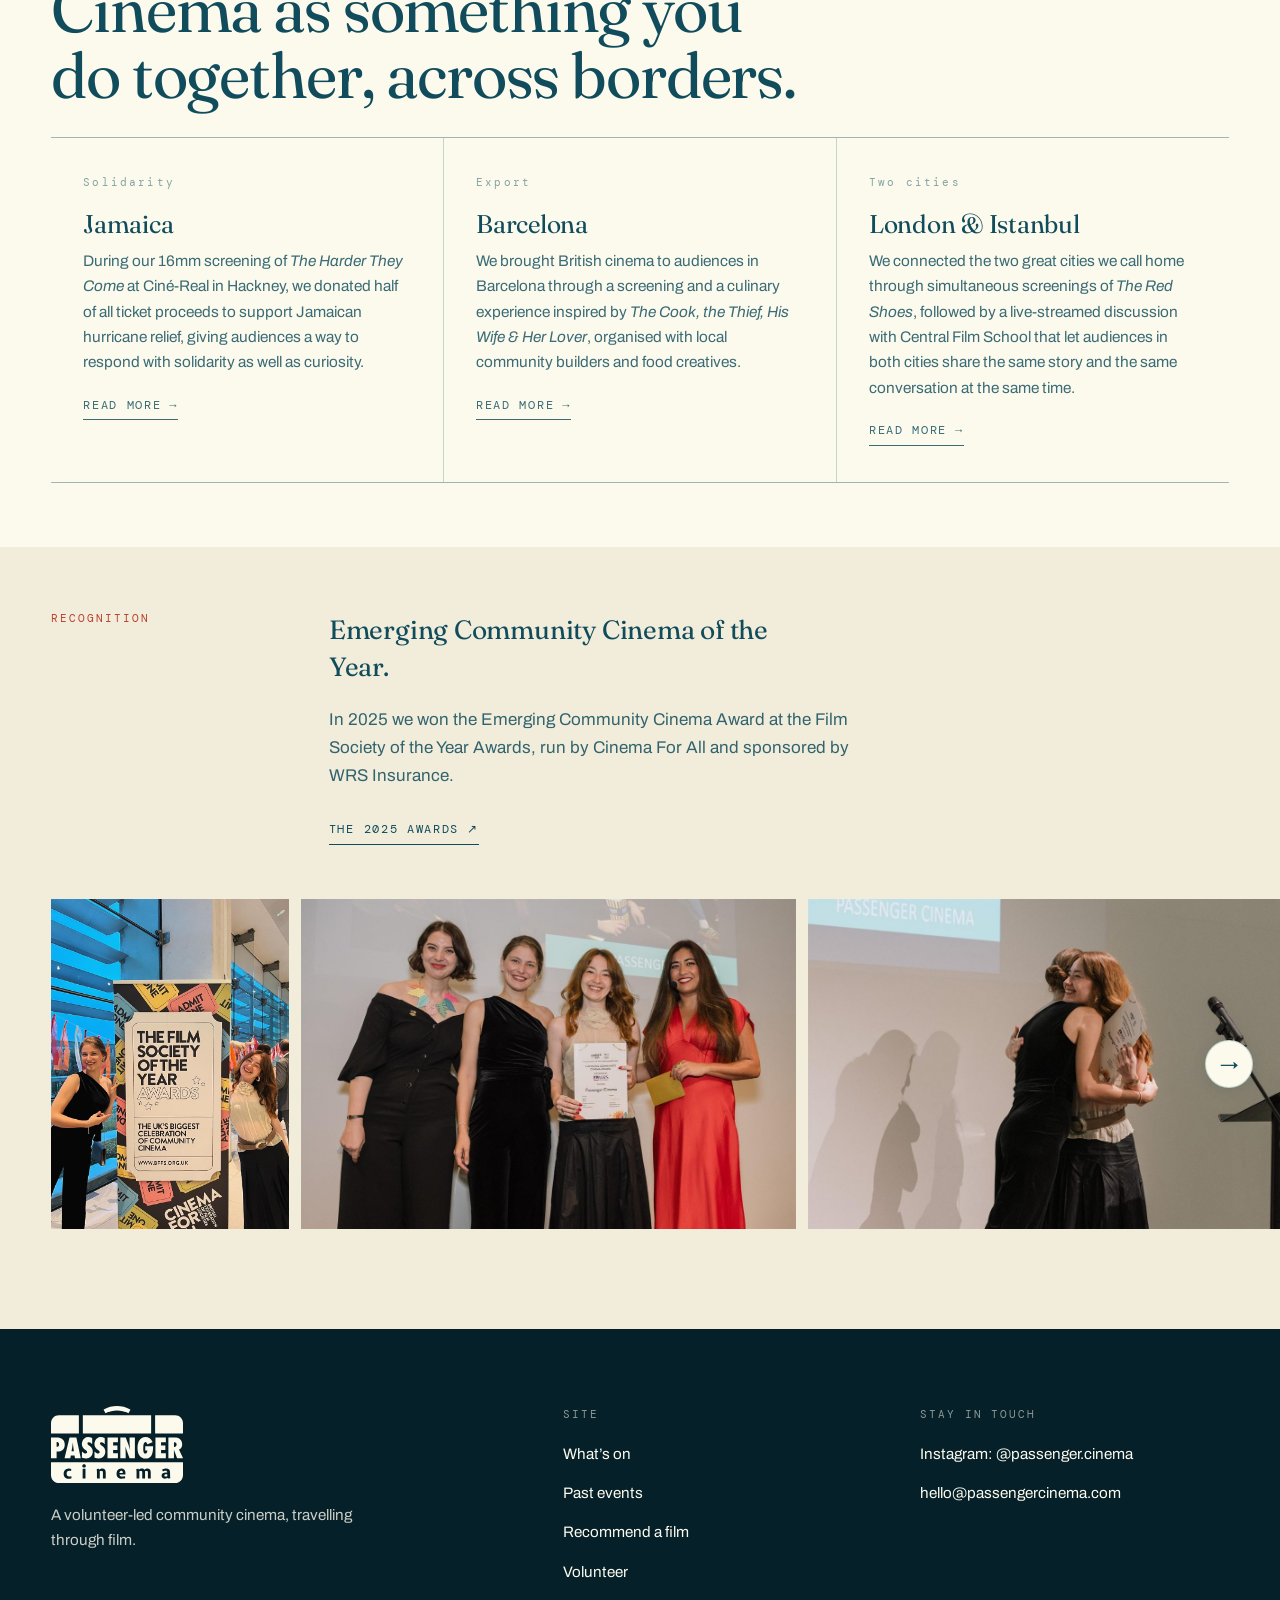
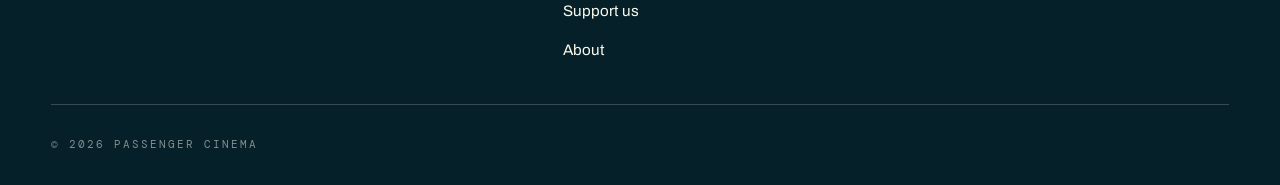
==== commit 367784a9: "Set the labels and menu in DM Mono instead of Space Mono Same role throughout: the menu, the section" ====
--- a/about.html
+++ b/about.html
@@ -8,7 +8,7 @@
 <link rel="icon" href="assets/img/brand/logo-mark.png">
 <link rel="preconnect" href="https://fonts.googleapis.com">
 <link rel="preconnect" href="https://fonts.gstatic.com" crossorigin>
-<link href="https://fonts.googleapis.com/css2?family=Fraunces:ital,opsz,wght@0,9..144,300..700;1,9..144,300..600&family=Archivo:wght@400;500;600&family=Space+Mono:wght@400;700&display=swap" rel="stylesheet">
+<link href="https://fonts.googleapis.com/css2?family=Fraunces:ital,opsz,wght@0,9..144,300..700;1,9..144,300..600&family=Archivo:wght@400;500;600&family=DM+Mono:wght@400;500&display=swap" rel="stylesheet">
 <link rel="stylesheet" href="assets/css/style.css">
 <script>
 /* Fetch the content now, while the page is still parsing, rather than waiting
--- a/assets/css/style.css
+++ b/assets/css/style.css
@@ -21,7 +21,7 @@
 
   --display: "Fraunces", "Iowan Old Style", "Palatino Linotype", Palatino, Georgia, serif;
   --sans:    "Archivo", "Helvetica Neue", Helvetica, Arial, sans-serif;
-  --mono:    "Space Mono", ui-monospace, SFMono-Regular, "SF Mono", Menlo, Consolas, monospace;
+  --mono:    "DM Mono", ui-monospace, SFMono-Regular, "SF Mono", Menlo, Consolas, monospace;
 
   --gut:   clamp(1.25rem, 4vw, 3.5rem);
   --maxw:  1320px;
@@ -268,7 +268,12 @@
 /* ------------------------------------------------------------------- hero */
 .hero { position: relative; background: var(--ink); color: var(--ivory); overflow: hidden; }
 .hero__media { position: absolute; inset: 0; }
-.hero__media img { width: 100%; height: 100%; object-fit: cover; opacity: .52; filter: saturate(.85) contrast(1.03); }
+/* the crowd sits right of centre, away from the headline, so hold that side
+   when a narrow screen crops the frame */
+.hero__media img {
+  width: 100%; height: 100%; object-fit: cover; object-position: 65% center;
+  opacity: .52; filter: saturate(.85) contrast(1.03);
+}
 .hero__media::after {
   content: ""; position: absolute; inset: 0;
   background:
@@ -463,7 +468,7 @@
           mask-size: 240px 120px;
 }
 .pstamp__n {
-  font-weight: 700;
+  font-weight: 500;   /* DM Mono stops at medium; 700 would be a faked bold */
   max-width: 22ch;
   text-align: center;
   overflow-wrap: anywhere;
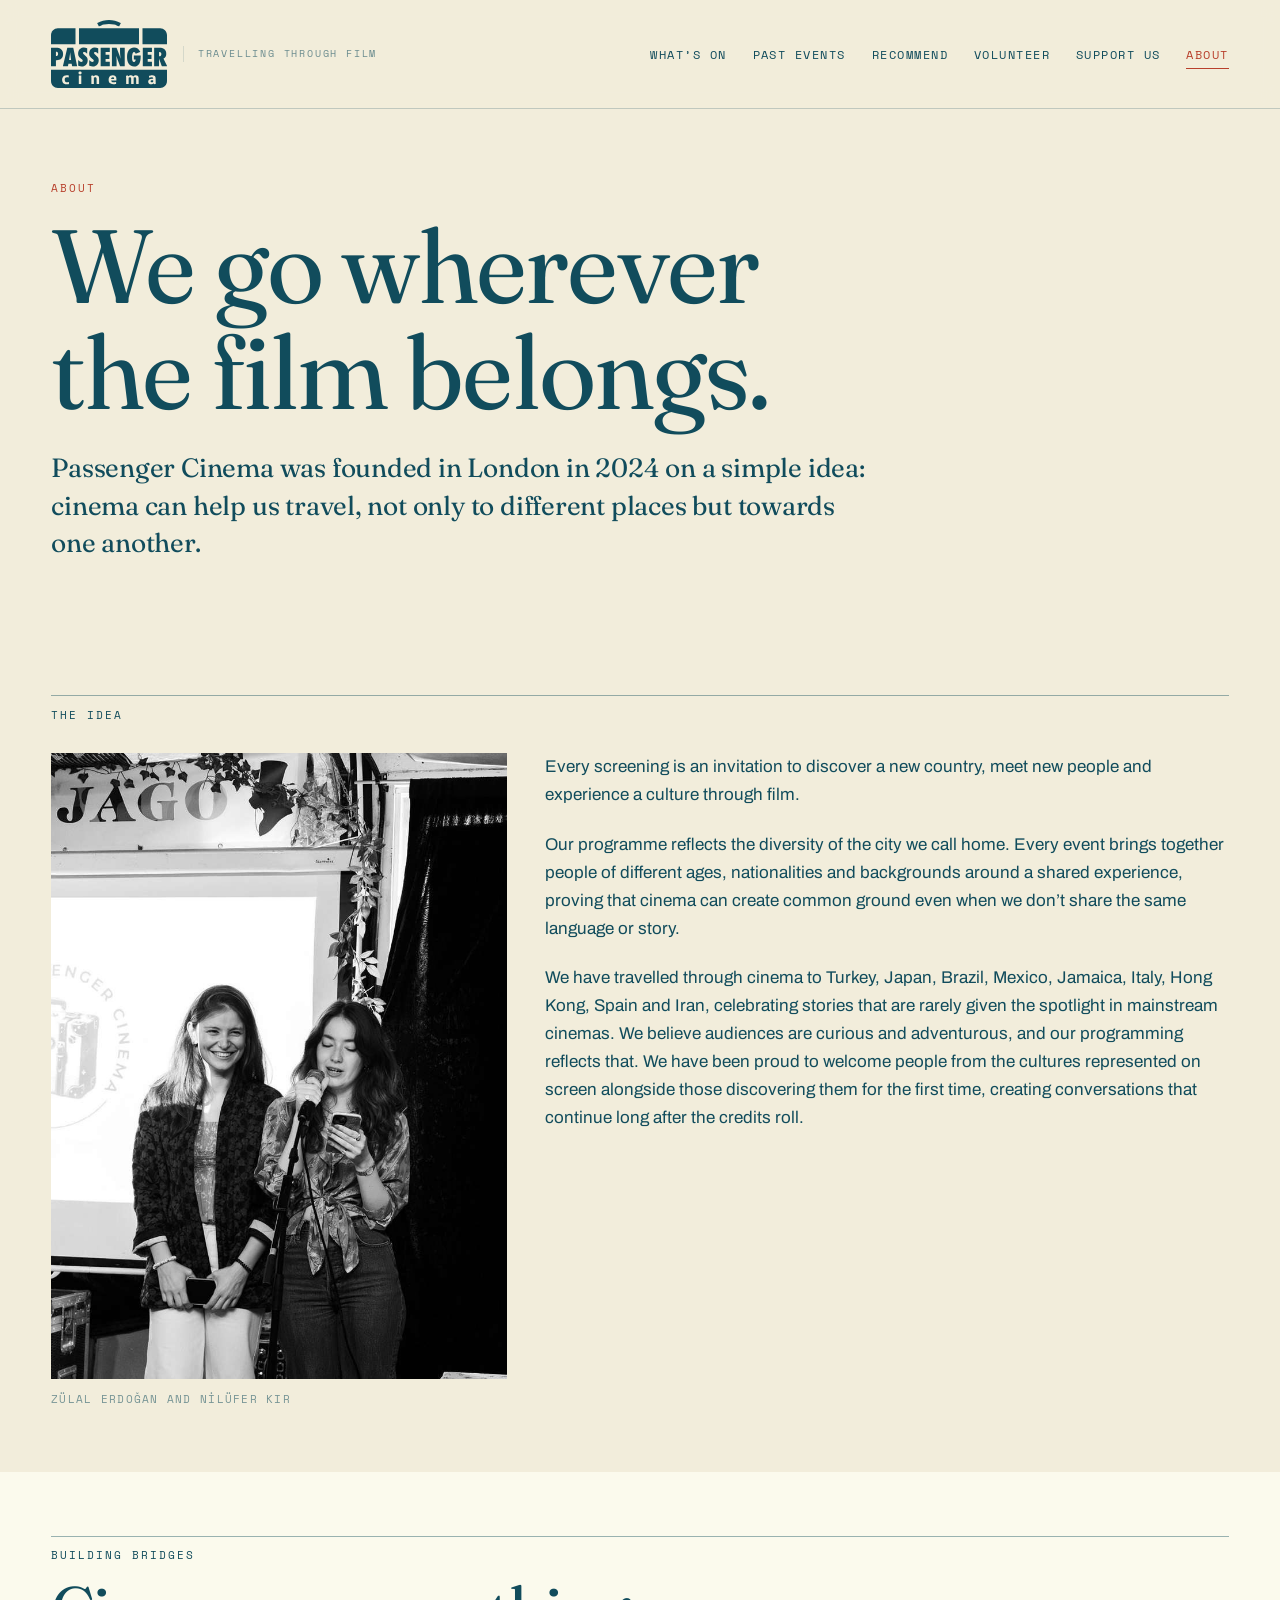
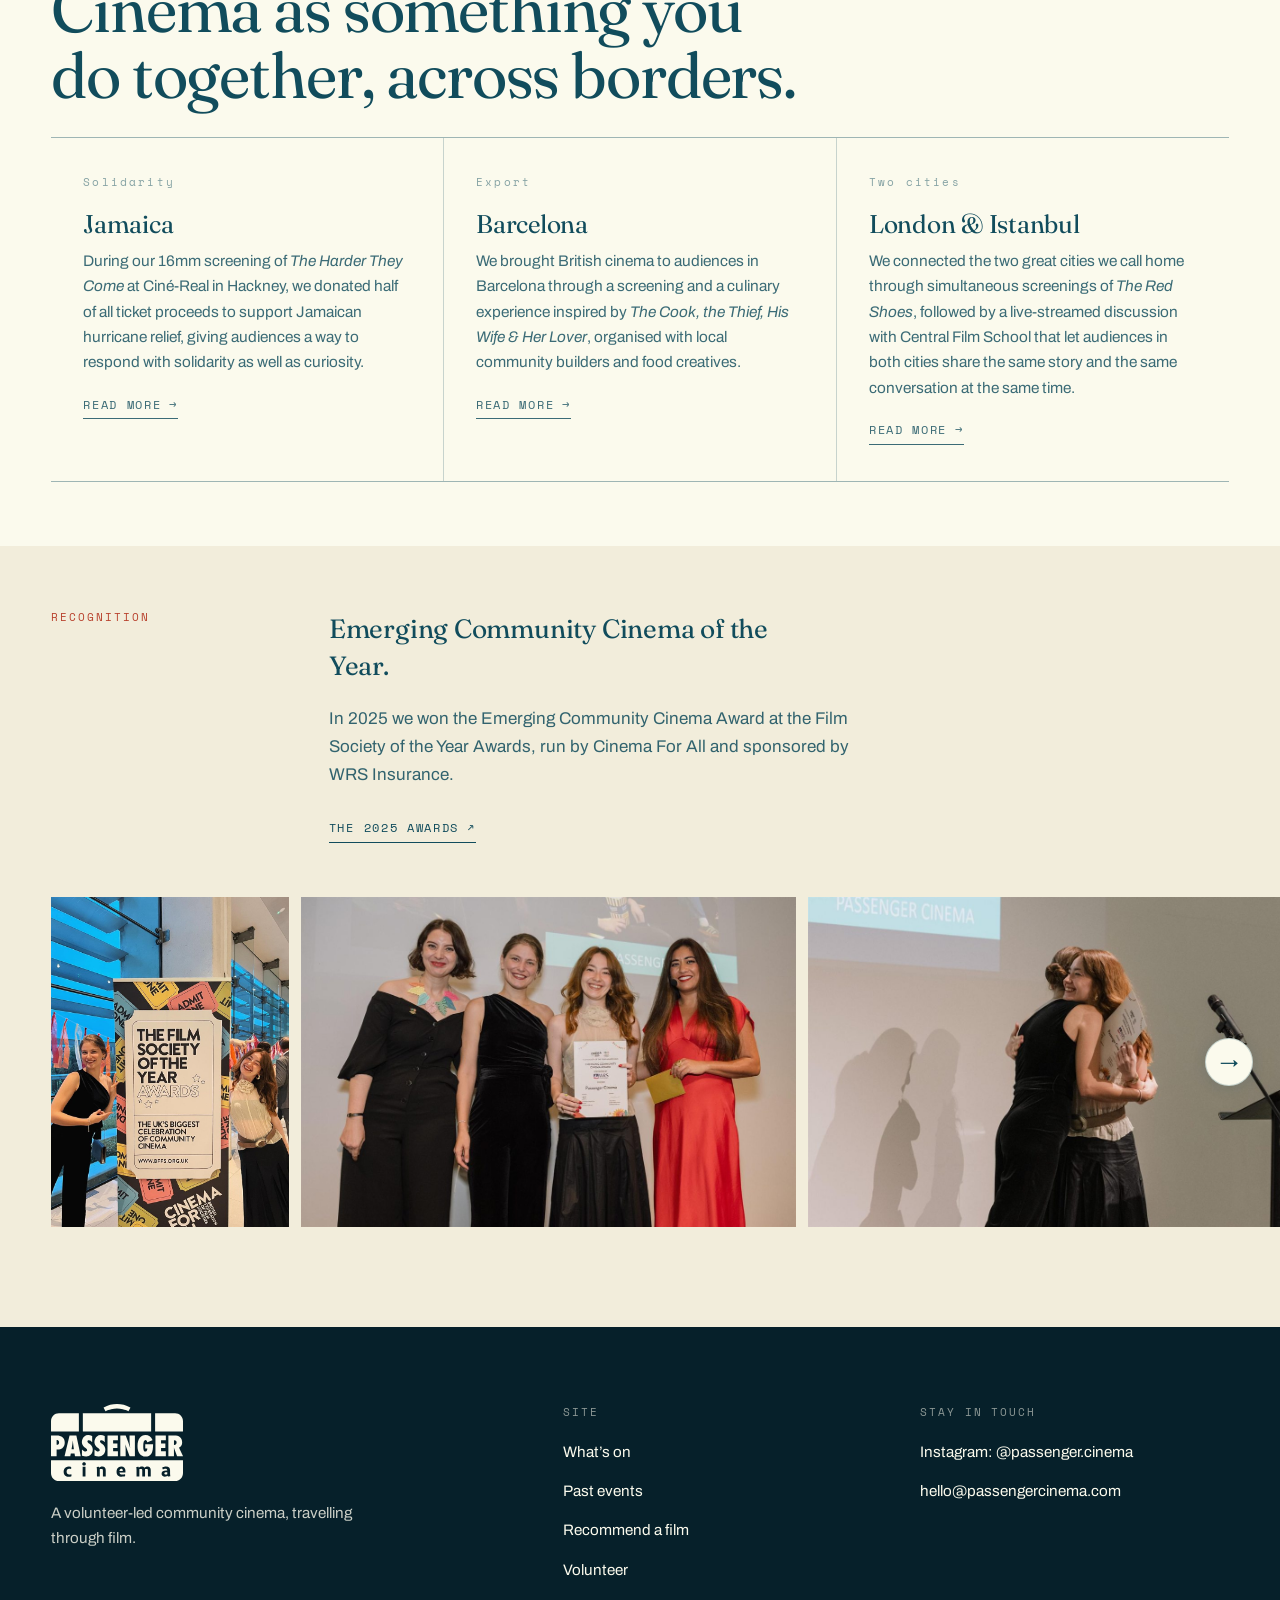
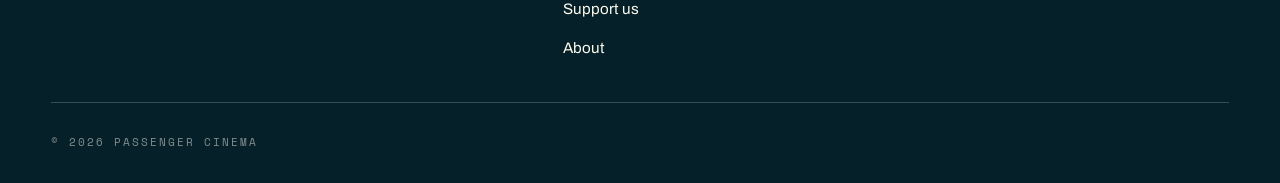
==== commit de55dd08: "Revert "Set the labels and menu in DM Mono instead of Space Mono" This reverts commit 367784a99313f7" ====
--- a/about.html
+++ b/about.html
@@ -8,7 +8,7 @@
 <link rel="icon" href="assets/img/brand/logo-mark.png">
 <link rel="preconnect" href="https://fonts.googleapis.com">
 <link rel="preconnect" href="https://fonts.gstatic.com" crossorigin>
-<link href="https://fonts.googleapis.com/css2?family=Fraunces:ital,opsz,wght@0,9..144,300..700;1,9..144,300..600&family=Archivo:wght@400;500;600&family=DM+Mono:wght@400;500&display=swap" rel="stylesheet">
+<link href="https://fonts.googleapis.com/css2?family=Fraunces:ital,opsz,wght@0,9..144,300..700;1,9..144,300..600&family=Archivo:wght@400;500;600&family=Space+Mono:wght@400;700&display=swap" rel="stylesheet">
 <link rel="stylesheet" href="assets/css/style.css">
 <script>
 /* Fetch the content now, while the page is still parsing, rather than waiting
--- a/assets/css/style.css
+++ b/assets/css/style.css
@@ -21,7 +21,7 @@
 
   --display: "Fraunces", "Iowan Old Style", "Palatino Linotype", Palatino, Georgia, serif;
   --sans:    "Archivo", "Helvetica Neue", Helvetica, Arial, sans-serif;
-  --mono:    "DM Mono", ui-monospace, SFMono-Regular, "SF Mono", Menlo, Consolas, monospace;
+  --mono:    "Space Mono", ui-monospace, SFMono-Regular, "SF Mono", Menlo, Consolas, monospace;
 
   --gut:   clamp(1.25rem, 4vw, 3.5rem);
   --maxw:  1320px;
@@ -468,7 +468,7 @@
           mask-size: 240px 120px;
 }
 .pstamp__n {
-  font-weight: 500;   /* DM Mono stops at medium; 700 would be a faked bold */
+  font-weight: 700;
   max-width: 22ch;
   text-align: center;
   overflow-wrap: anywhere;
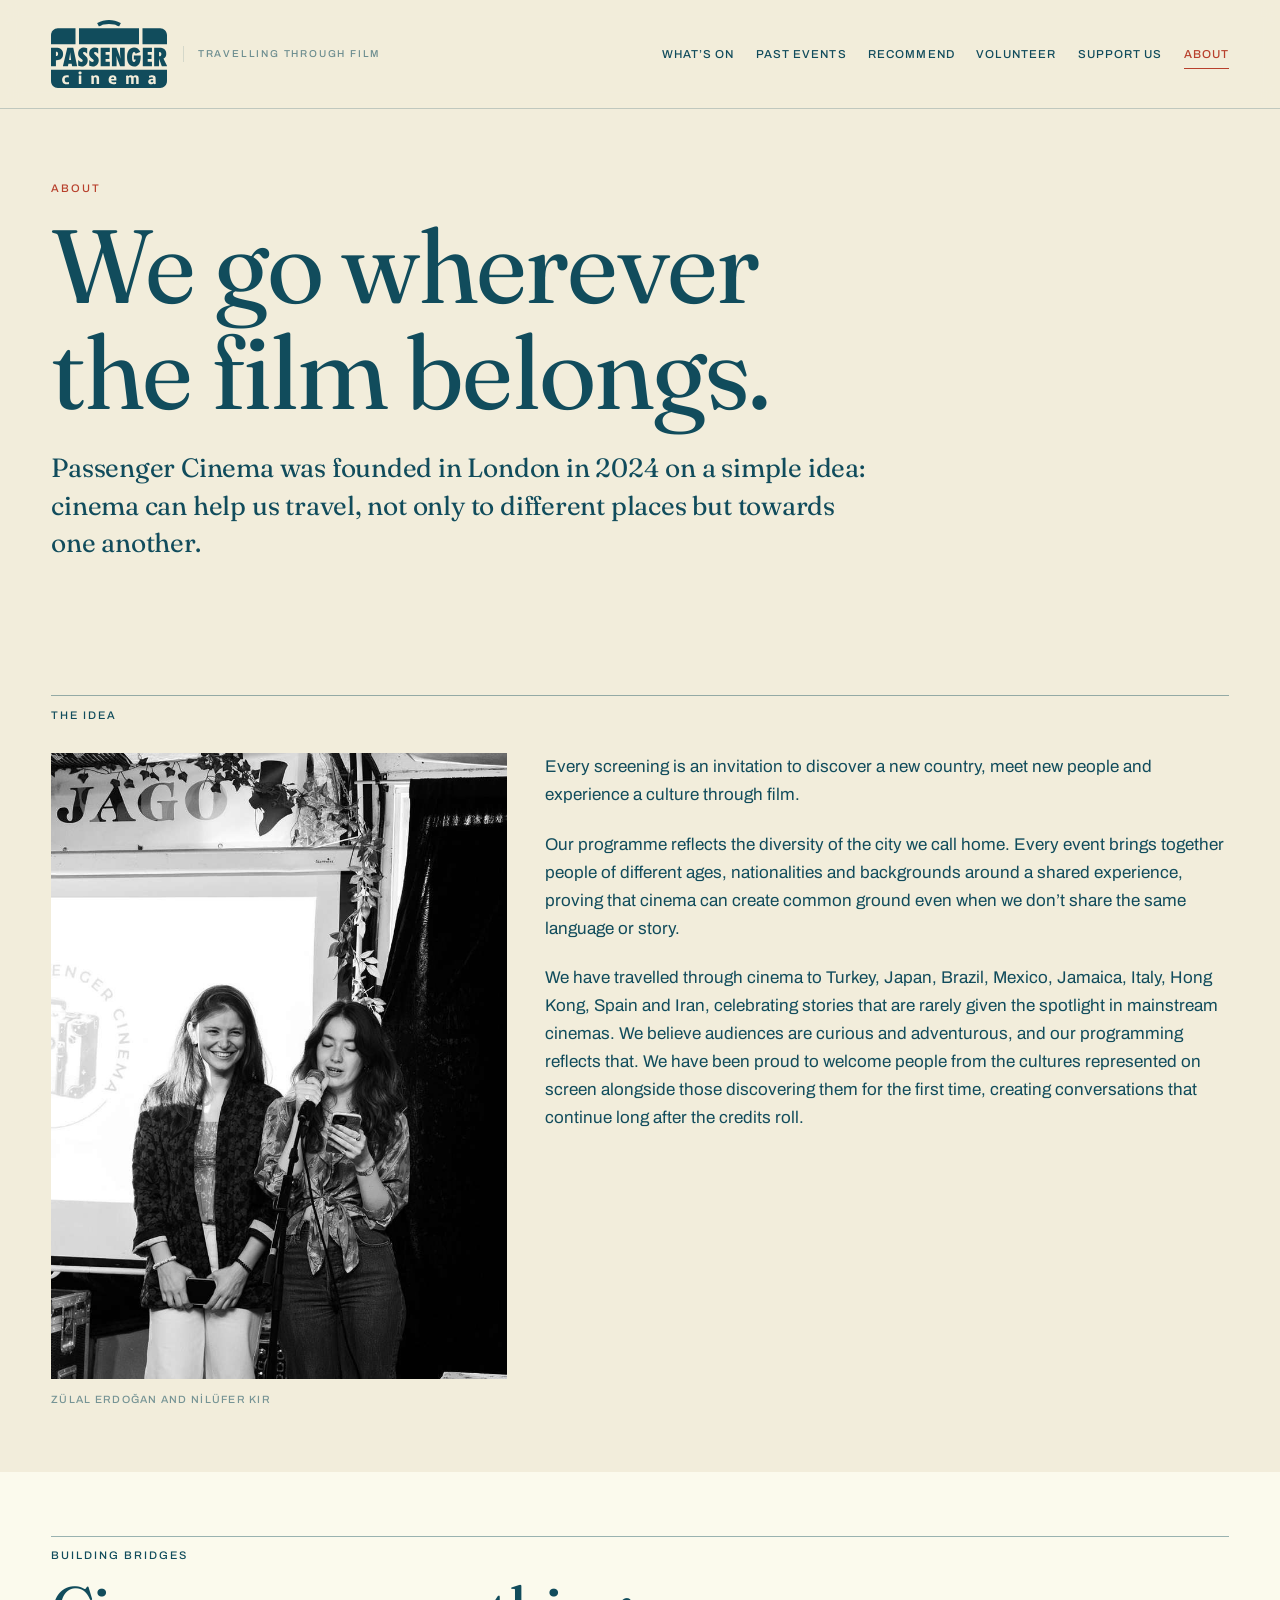
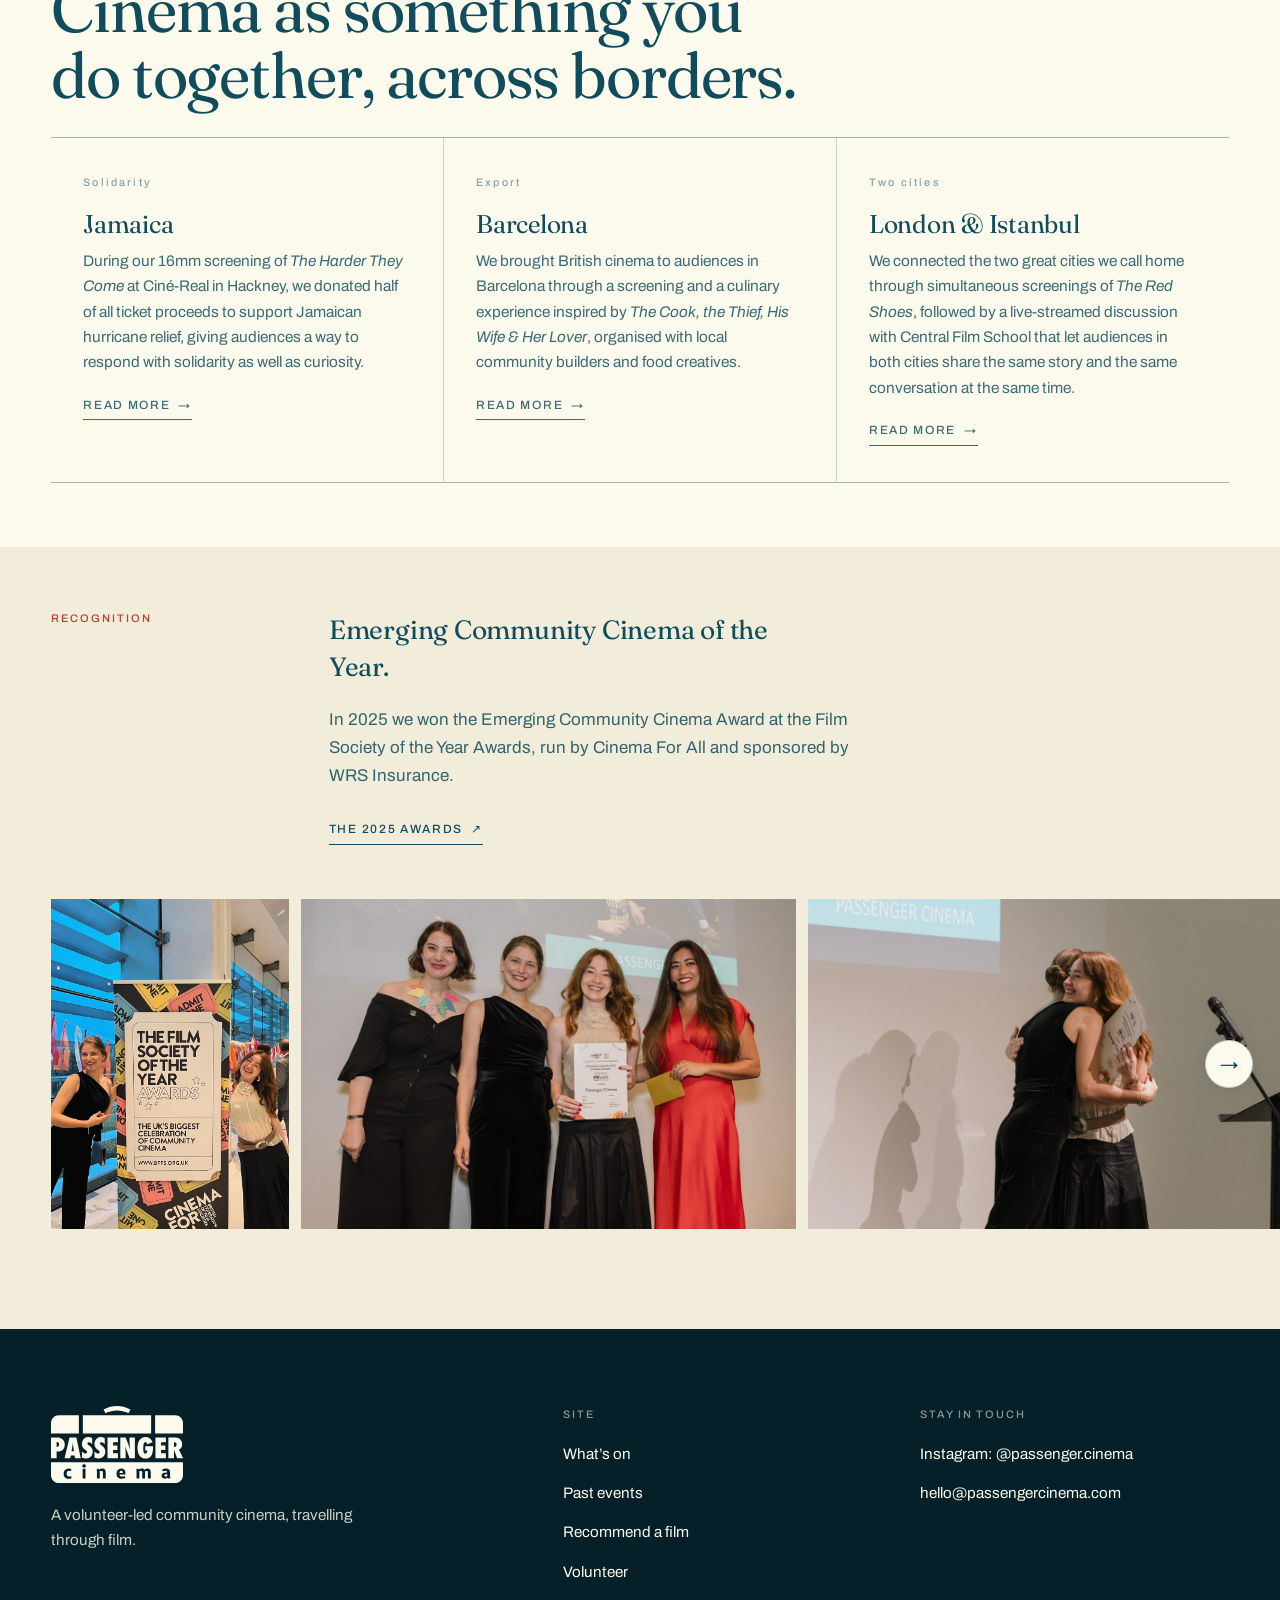
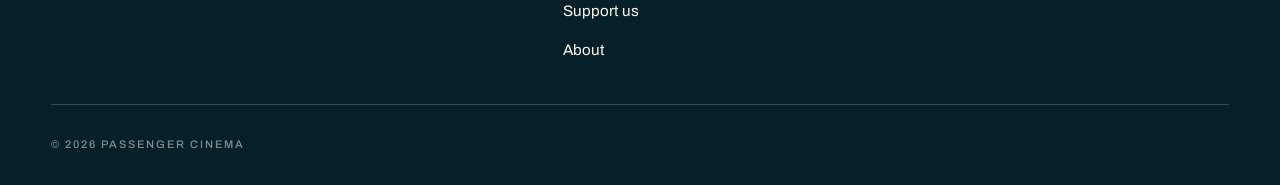
==== commit 1f922ad9: "Two typefaces: Archivo takes over the labels from the monospace Fraunces for display, Archivo for ev" ====
--- a/about.html
+++ b/about.html
@@ -8,7 +8,7 @@
 <link rel="icon" href="assets/img/brand/logo-mark.png">
 <link rel="preconnect" href="https://fonts.googleapis.com">
 <link rel="preconnect" href="https://fonts.gstatic.com" crossorigin>
-<link href="https://fonts.googleapis.com/css2?family=Fraunces:ital,opsz,wght@0,9..144,300..700;1,9..144,300..600&family=Archivo:wght@400;500;600&family=Space+Mono:wght@400;700&display=swap" rel="stylesheet">
+<link href="https://fonts.googleapis.com/css2?family=Fraunces:ital,opsz,wght@0,9..144,300..700;1,9..144,300..600&family=Archivo:wght@400;500;600;700&display=swap" rel="stylesheet">
 <link rel="stylesheet" href="assets/css/style.css">
 <script>
 /* Fetch the content now, while the page is still parsing, rather than waiting
--- a/assets/css/style.css
+++ b/assets/css/style.css
@@ -19,9 +19,11 @@
   --rule-strong:    color-mix(in srgb, var(--midnight) 42%, transparent);
   --rule-dark:      rgba(251, 250, 237, .20);
 
+  /* two typefaces, not three: Fraunces for display, Archivo for everything
+     else. The small letterspaced labels that used to be set in a monospace
+     are Archivo at 500 now. */
   --display: "Fraunces", "Iowan Old Style", "Palatino Linotype", Palatino, Georgia, serif;
   --sans:    "Archivo", "Helvetica Neue", Helvetica, Arial, sans-serif;
-  --mono:    "Space Mono", ui-monospace, SFMono-Regular, "SF Mono", Menlo, Consolas, monospace;
 
   --gut:   clamp(1.25rem, 4vw, 3.5rem);
   --maxw:  1320px;
@@ -71,7 +73,7 @@
 .skip {
   position: absolute; left: -9999px; top: 0; z-index: 200;
   background: var(--midnight); color: var(--ivory);
-  padding: .75rem 1.25rem; font-family: var(--mono); font-size: .8rem;
+  padding: .75rem 1.25rem; font-family: var(--sans); font-weight: 500; font-size: .8rem;
 }
 .skip:focus { left: 0; }
 
@@ -97,7 +99,7 @@
    These hold editable content, so they have to survive someone typing a long
    value into the CMS. Wrap rather than overflow, and never exceed the column. */
 .label {
-  font-family: var(--mono);
+  font-family: var(--sans); font-weight: 500;
   font-size: .6875rem;
   letter-spacing: .18em;
   text-transform: uppercase;
@@ -158,7 +160,7 @@
 /* ------------------------------------------------------------------ links */
 .link {
   display: inline-flex; align-items: center; gap: .5rem;
-  font-family: var(--mono); font-size: .75rem; letter-spacing: .14em;
+  font-family: var(--sans); font-weight: 500; font-size: .75rem; letter-spacing: .14em;
   text-transform: uppercase; text-decoration: none;
   padding-bottom: .25rem;
   border-bottom: 1px solid currentColor;
@@ -170,7 +172,7 @@
 
 .btn {
   display: inline-flex; align-items: center; justify-content: center; gap: .6rem;
-  font-family: var(--mono); font-size: .78rem; letter-spacing: .14em;
+  font-family: var(--sans); font-weight: 500; font-size: .78rem; letter-spacing: .14em;
   text-transform: uppercase; text-decoration: none;
   padding: 1rem 1.7rem;
   background: var(--midnight); color: var(--ivory);
@@ -190,7 +192,7 @@
 /* ----------------------------------------------------------------- stamps */
 .stamp {
   display: inline-block;
-  font-family: var(--mono); font-size: .625rem; letter-spacing: .2em; text-transform: uppercase;
+  font-family: var(--sans); font-weight: 500; font-size: .625rem; letter-spacing: .2em; text-transform: uppercase;
   padding: .45rem .75rem;
   border: 1.5px solid currentColor;
   color: var(--stamp);
@@ -223,14 +225,17 @@
 .brand img { width: clamp(92px, 10vw, 116px); }
 .brand__tag {
   display: none;
-  font-family: var(--mono); font-size: .625rem; letter-spacing: .18em; text-transform: uppercase;
+  font-family: var(--sans); font-weight: 500; font-size: .625rem; letter-spacing: .18em; text-transform: uppercase;
   opacity: .6; padding-left: .85rem; border-left: 1px solid var(--rule);
 }
 @media (min-width: 900px) { .brand__tag { display: block; } }
 
-.nav { margin-left: auto; display: flex; align-items: center; gap: clamp(.9rem, 2vw, 1.9rem); }
+/* Archivo sets wider than the monospace it replaced, so the six items no
+   longer fitted beside the logo at the narrowest desktop width. The gap and
+   the tracking come in a little to buy that space back. */
+.nav { margin-left: auto; display: flex; align-items: center; gap: clamp(.8rem, 1.7vw, 1.9rem); }
 .nav a {
-  font-family: var(--mono); font-size: .72rem; letter-spacing: .13em; text-transform: uppercase;
+  font-family: var(--sans); font-weight: 500; font-size: .72rem; letter-spacing: .09em; text-transform: uppercase;
   text-decoration: none; padding: .35rem 0; position: relative; white-space: nowrap;
 }
 .nav a::after {
@@ -245,10 +250,10 @@
   margin-left: auto; display: inline-flex; align-items: center; gap: .5rem;
   background: none; border: 1px solid var(--rule-strong); cursor: pointer;
   padding: .5rem .8rem;
-  font-family: var(--mono); font-size: .68rem; letter-spacing: .14em; text-transform: uppercase;
-}
-@media (min-width: 940px) { .navToggle { display: none; } }
-@media (max-width: 939px) {
+  font-family: var(--sans); font-weight: 500; font-size: .68rem; letter-spacing: .14em; text-transform: uppercase;
+}
+@media (min-width: 1000px) { .navToggle { display: none; } }
+@media (max-width: 999px) {
   .nav {
     position: fixed; inset: var(--headerH) 0 auto 0;
     background: var(--midnight); color: var(--ivory);
@@ -338,7 +343,7 @@
     background-size: 11px 1px; }
 }
 .ticket__row { display: grid; gap: .2rem; }
-.ticket__row dt { font-family: var(--mono); font-size: .625rem; letter-spacing: .18em; text-transform: uppercase; opacity: .6; }
+.ticket__row dt { font-family: var(--sans); font-weight: 500; font-size: .625rem; letter-spacing: .18em; text-transform: uppercase; opacity: .6; }
 .ticket__row dd { margin: 0; font-family: var(--display); font-size: 1.05rem; line-height: 1.3; overflow-wrap: anywhere; }
 .ticket__meta { display: grid; grid-template-columns: repeat(auto-fit, minmax(120px, 1fr)); gap: 1.1rem; margin: 1.6rem 0 1.8rem;
   border-top: 1px solid var(--rule); border-bottom: 1px solid var(--rule); padding-block: 1.2rem; }
@@ -346,7 +351,7 @@
 .runorder { list-style: none; display: grid; gap: .55rem; margin: 0 0 1.75rem; }
 .runorder li { display: grid; grid-template-columns: 4.5rem 1fr; gap: 1rem; align-items: baseline;
   padding-bottom: .55rem; border-bottom: 1px dotted var(--rule-strong); }
-.runorder time { font-family: var(--mono); font-size: .8rem; letter-spacing: .06em; }
+.runorder time { font-family: var(--sans); font-weight: 500; font-size: .8rem; letter-spacing: .06em; font-variant-numeric: tabular-nums; }
 
 /* a smaller button, for places that should not shout */
 .btn--sm { padding: .62rem 1.05rem; font-size: .68rem; letter-spacing: .12em; gap: .45rem; }
@@ -427,7 +432,7 @@
 @media (min-width: 780px) { .pillars { grid-template-columns: repeat(3, 1fr); } }
 .pillar { background: var(--paper); padding: clamp(1.5rem, 3vw, 2.25rem) clamp(1.25rem, 2.5vw, 2rem); }
 .ivory .pillars .pillar { background: var(--ivory); }
-.pillar__n { font-family: var(--mono); font-size: .68rem; letter-spacing: .2em; opacity: .5; display: block; margin-bottom: 1.1rem; }
+.pillar__n { font-family: var(--sans); font-weight: 500; font-size: .68rem; letter-spacing: .2em; opacity: .5; display: block; margin-bottom: 1.1rem; }
 .pillar h3 { margin-bottom: .6rem; }
 .pillar p { margin: 0; font-size: .96rem; opacity: .82; }
 
@@ -452,7 +457,7 @@
   padding: .7rem 1rem .6rem;
   text-decoration: none;
   color: var(--ink);
-  font-family: var(--mono);
+  font-family: var(--sans); font-weight: 500;
   font-size: .68rem;
   letter-spacing: .18em;
   text-transform: uppercase;
@@ -525,7 +530,7 @@
   letter-spacing: 0; text-transform: none; margin-top: .45rem;
 }
 .pcard__n {
-  font-family: var(--mono); font-size: .56rem; letter-spacing: .14em;
+  font-family: var(--sans); font-weight: 500; font-size: .56rem; letter-spacing: .14em;
   text-transform: uppercase; opacity: .55;
 }
 .pcard::after {
@@ -588,7 +593,7 @@
 /* the index number sits on the white margin, like a pencilled note */
 .card__no {
   position: absolute; right: 14px; bottom: 16px; z-index: 2;
-  font-family: var(--mono); font-size: .62rem; letter-spacing: .16em;
+  font-family: var(--sans); font-weight: 500; font-size: .62rem; letter-spacing: .16em;
   color: var(--midnight); opacity: .45;
 }
 
@@ -608,7 +613,7 @@
   color: var(--ivory);
 }
 .poster__t { font-family: var(--display); font-size: 1.15rem; line-height: 1.15; max-width: 16ch; margin-inline: auto; }
-.poster__n { font-family: var(--mono); font-size: .62rem; letter-spacing: .2em; opacity: .55; text-transform: uppercase; }
+.poster__n { font-family: var(--sans); font-weight: 500; font-size: .62rem; letter-spacing: .2em; opacity: .55; text-transform: uppercase; }
 
 /* ---------------------------------------------------------- archive index */
 .filters { display: flex; flex-wrap: wrap; gap: .45rem; margin-bottom: clamp(1.75rem, 4vw, 2.5rem); }
@@ -616,7 +621,7 @@
   background: transparent; border: 1px solid var(--rule-strong); cursor: pointer;
   padding: .5rem .8rem;
   display: inline-flex; align-items: center; gap: .5rem;
-  font-family: var(--mono); font-size: .68rem; letter-spacing: .13em; text-transform: uppercase;
+  font-family: var(--sans); font-weight: 500; font-size: .68rem; letter-spacing: .13em; text-transform: uppercase;
   transition: background .18s var(--ease), color .18s var(--ease), border-color .18s var(--ease);
 }
 .filters button:hover { border-color: var(--midnight); }
@@ -635,7 +640,7 @@
 .emeta { display: grid; grid-template-columns: repeat(auto-fit, minmax(150px, 1fr)); gap: 1.4rem;
   border-block: 1px solid var(--rule); padding-block: 1.5rem; }
 .emeta div { display: grid; gap: .3rem; }
-.emeta dt { font-family: var(--mono); font-size: .625rem; letter-spacing: .18em; text-transform: uppercase; opacity: .6; }
+.emeta dt { font-family: var(--sans); font-weight: 500; font-size: .625rem; letter-spacing: .18em; text-transform: uppercase; opacity: .6; }
 .emeta dd { margin: 0; font-family: var(--display); font-size: 1.05rem; line-height: 1.3; }
 
 
@@ -651,14 +656,14 @@
   width: 40px; height: 40px; border-radius: 50%;
   object-fit: cover; display: grid; place-items: center;
   background: var(--paper-2); color: var(--midnight);
-  font-family: var(--mono); font-size: .62rem; letter-spacing: .06em;
+  font-family: var(--sans); font-weight: 500; font-size: .62rem; letter-spacing: .06em;
 }
 .dark .credit__pic, .deep .credit__pic { background: var(--midnight-soft); color: var(--ivory); }
 .credit__pic--initials { border: 1px solid var(--rule-strong); }
 .credit__t { display: grid; gap: .1rem; font-size: .95rem; }
 .credit__t b { font-weight: 600; }
 .credit__r {
-  font-family: var(--mono); font-size: .62rem; letter-spacing: .13em;
+  font-family: var(--sans); font-weight: 500; font-size: .62rem; letter-spacing: .13em;
   text-transform: uppercase; opacity: .6;
 }
 
@@ -695,7 +700,7 @@
 .lightbox__nav { display: flex; justify-content: center; gap: .6rem; }
 .lightbox button {
   background: transparent; border: 1px solid rgba(251,250,237,.45); color: var(--ivory); cursor: pointer;
-  padding: .6rem 1rem; font-family: var(--mono); font-size: .72rem; letter-spacing: .13em; text-transform: uppercase;
+  padding: .6rem 1rem; font-family: var(--sans); font-weight: 500; font-size: .72rem; letter-spacing: .13em; text-transform: uppercase;
 }
 .lightbox button:hover { background: var(--ivory); color: var(--midnight); }
 .lightbox__close { margin-left: auto; }
@@ -707,7 +712,7 @@
    otherwise stack with no gap at all while the rest of the form breathes.
    Long answer boxes need more air than the short fields above them. */
 [data-role-questions] { display: grid; gap: 2.4rem; }
-.field > label { font-family: var(--mono); font-size: .7rem; letter-spacing: .14em; text-transform: uppercase; }
+.field > label { font-family: var(--sans); font-weight: 500; font-size: .7rem; letter-spacing: .14em; text-transform: uppercase; }
 .field .hint { font-size: .85rem; opacity: .68; line-height: 1.5; margin: 0; }
 .field .req { color: var(--stamp); }
 .dark .field .req, .deep .field .req { color: var(--ochre); }
@@ -727,7 +732,7 @@
   background-repeat: no-repeat; background-position: right 1rem center; padding-right: 2.6rem; }
 .field input:focus, .field textarea:focus, .field select:focus { border-color: var(--midnight); outline-offset: 1px; }
 .field input[aria-invalid="true"], .field textarea[aria-invalid="true"] { border-color: var(--stamp); background: color-mix(in srgb, var(--stamp) 6%, var(--ivory)); }
-.field .err { color: var(--stamp); font-family: var(--mono); font-size: .7rem; letter-spacing: .1em; text-transform: uppercase; }
+.field .err { color: var(--stamp); font-family: var(--sans); font-weight: 500; font-size: .7rem; letter-spacing: .1em; text-transform: uppercase; }
 
 .grid2 { display: grid; gap: 1.6rem; }
 @media (min-width: 680px) { .grid2 { grid-template-columns: 1fr 1fr; } }
@@ -767,7 +772,7 @@
 .offer li { display: grid; grid-template-columns: 2.2rem 1fr; gap: .75rem; align-items: start;
   padding: 1rem 0; border-bottom: 1px solid var(--rule); }
 .offer li:first-child { border-top: 1px solid var(--rule); }
-.offer .n { font-family: var(--mono); font-size: .68rem; letter-spacing: .1em; opacity: .5; padding-top: .3rem; }
+.offer .n { font-family: var(--sans); font-weight: 500; font-size: .68rem; letter-spacing: .1em; opacity: .5; padding-top: .3rem; }
 
 /* ----------------------------------------------------------------- footer */
 .foot { background: var(--ink); color: var(--ivory); padding-block: clamp(3rem, 6vw, 5rem) 2rem; }
@@ -776,7 +781,7 @@
 @media (min-width: 860px) { .foot__grid { grid-template-columns: 1.5fr 1fr 1fr; gap: 3rem; } }
 .foot__brand img { width: 132px; margin-bottom: 1.25rem; }
 .foot__brand p { max-width: 34ch; opacity: .8; font-size: .95rem; }
-.foot h4 { font-family: var(--mono); font-size: .68rem; letter-spacing: .18em; text-transform: uppercase; opacity: .55; margin-bottom: 1rem; }
+.foot h4 { font-family: var(--sans); font-weight: 500; font-size: .68rem; letter-spacing: .18em; text-transform: uppercase; opacity: .55; margin-bottom: 1rem; }
 .foot ul { list-style: none; display: grid; gap: .7rem; }
 .foot ul a { font-size: .95rem; border-bottom: 1px solid transparent; padding-bottom: 1px; }
 .foot ul a:hover { border-bottom-color: currentColor; }
@@ -790,7 +795,7 @@
   padding-block: .8rem;
   overflow: hidden;
 }
-.marquee-rule__in { display: flex; gap: 2.5rem; white-space: nowrap; font-family: var(--mono);
+.marquee-rule__in { display: flex; gap: 2.5rem; white-space: nowrap; font-family: var(--sans); font-weight: 500;
   font-size: .68rem; letter-spacing: .2em; text-transform: uppercase; opacity: .6; }
 
 .two-col { display: grid; gap: clamp(1.75rem, 3vw, 2.75rem); align-items: start; }
@@ -798,7 +803,7 @@
 .two-col--even { grid-template-columns: 1fr; }
 @media (min-width: 900px) { .two-col--even { grid-template-columns: 1fr 1fr; } }
 
-.figcap { font-family: var(--mono); font-size: .66rem; letter-spacing: .12em; text-transform: uppercase;
+.figcap { font-family: var(--sans); font-weight: 500; font-size: .66rem; letter-spacing: .12em; text-transform: uppercase;
   opacity: .55; margin-top: .7rem; }
 /* Turkish needs a dotted capital İ, which the CSS transform cannot give us.
    These captions are written in capitals already and left exactly as typed. */
